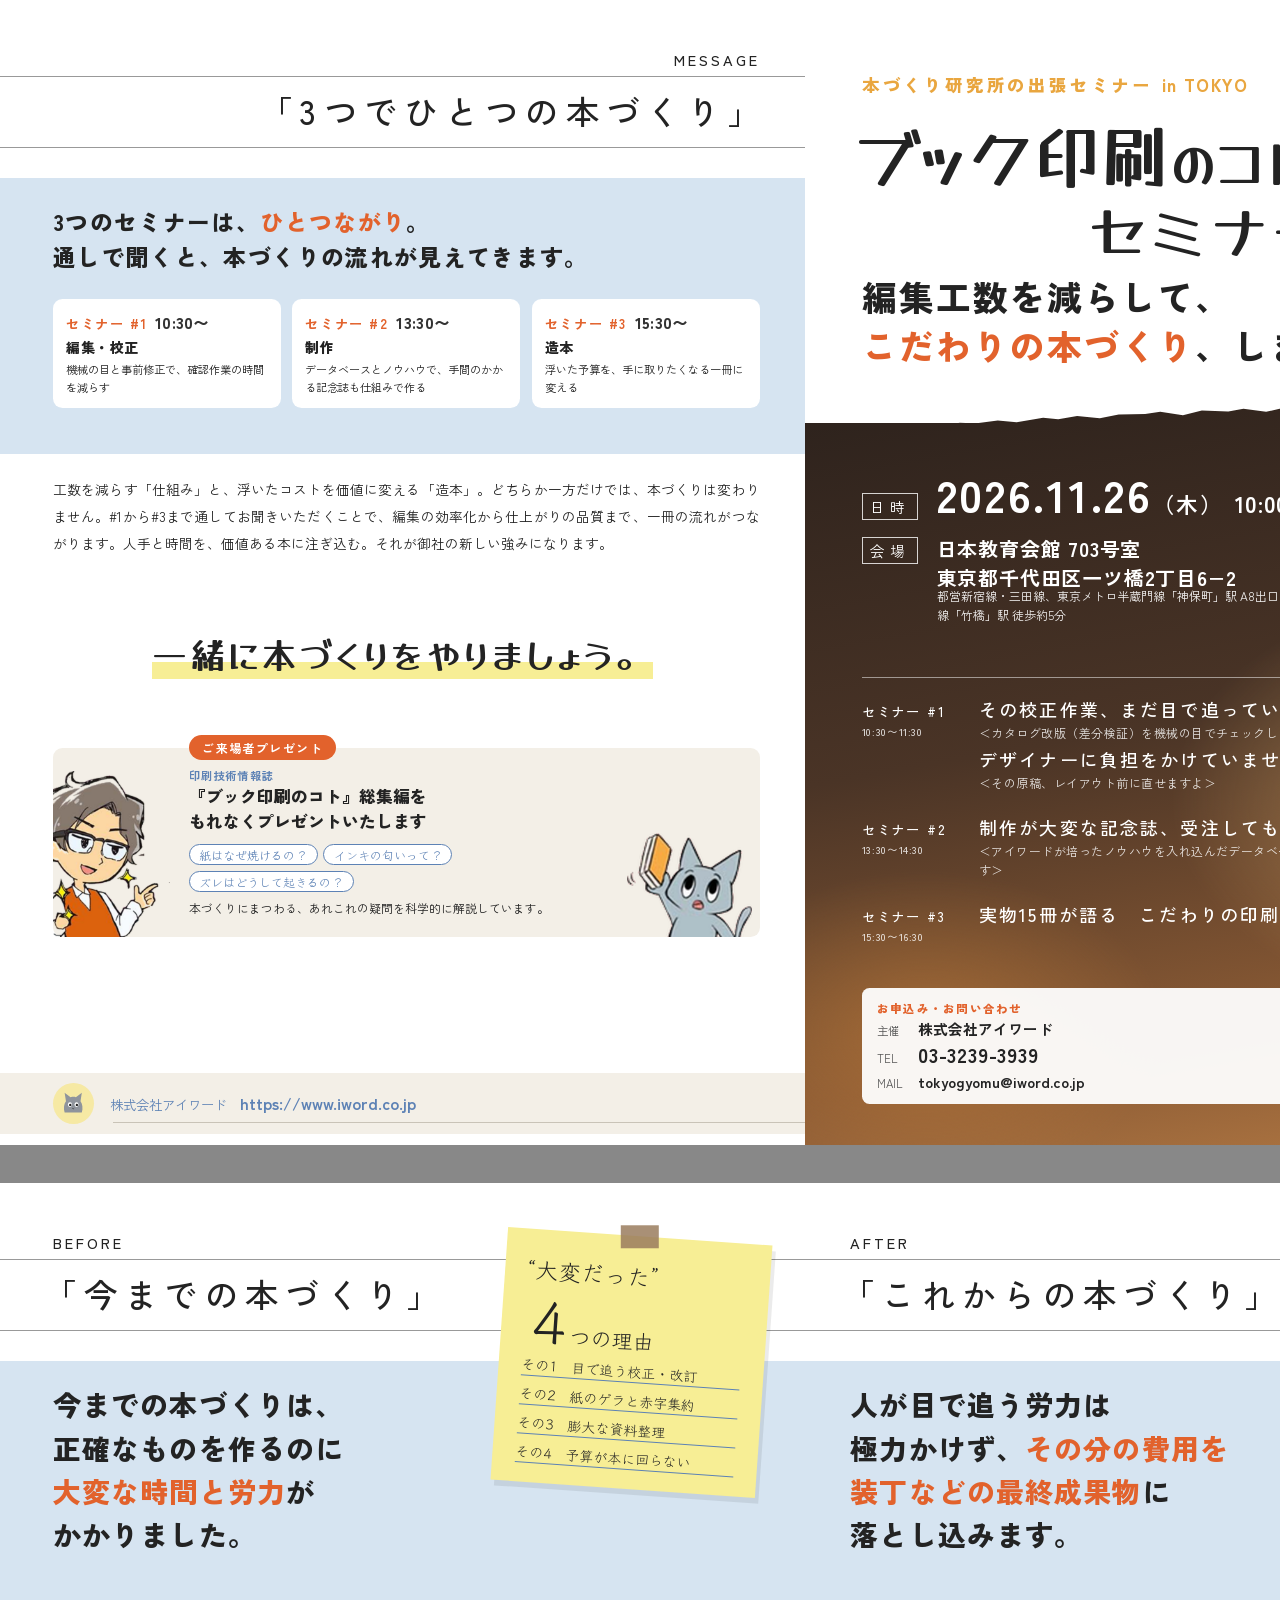
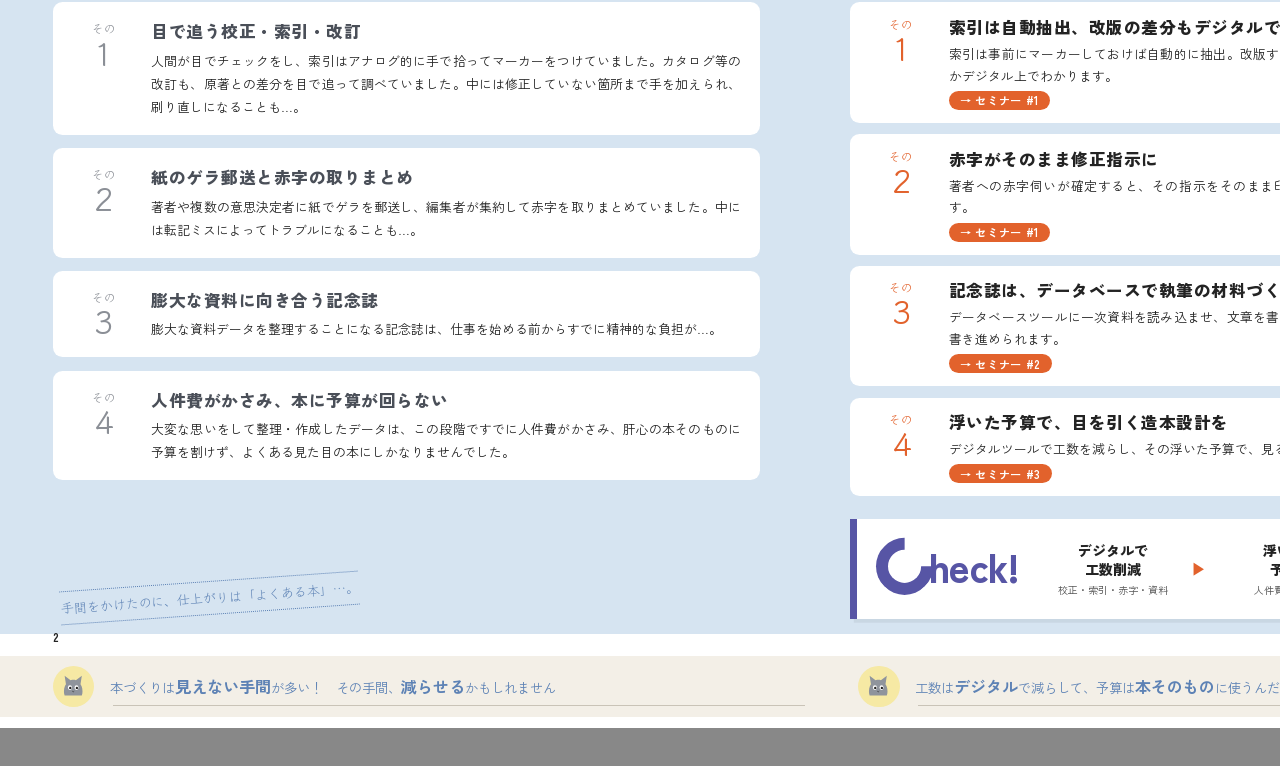
==== flyer/index.html @ c38d31be "赤字5回目を反映：会場アクセスと問い合わせ先を裏表紙から表紙へ移動（HTML・jsx） Co-Authored-By: Claude Opus 5.5 <noreply@anthropic.com> " ====
<!doctype html>
<html lang="ja">
<head>
<meta charset="utf-8">
<title>ブック印刷のコトセミナー チラシ</title>
<link rel="preconnect" href="https://fonts.googleapis.com">
<link rel="preconnect" href="https://fonts.gstatic.com" crossorigin>
<link href="https://fonts.googleapis.com/css2?family=Yusei+Magic&family=Klee+One:wght@600&family=Zen+Kaku+Gothic+New:wght@400;500;700;900&display=swap" rel="stylesheet">
<style>
/*
  仕様：A3二つ折り（仕上がりA4）
  1枚目＝外面（左：裏表紙 p4／右：表紙 p1）
  2枚目＝中面（左：Before p2／右：After p3）
  用紙サイズ 426×303mm ＝ A3（420×297）＋塗り足し各3mm
  デザイン：印刷技術情報誌『ブック印刷のコト』誌面に準拠
*/
:root{
  --ink:#232323;
  --blue:#d6e4f1;     /* 淡いブルーの面 */
  --blue-d:#5d82b5;   /* 手書き注釈の青 */
  --orange:#e2622c;   /* 見出しのオレンジ */
  --mustard:#e9a63f;  /* Vol.バッジ */
  --violet:#5755a5;   /* Check! */
  --yellow:#f7ee95;   /* 付箋 */
  --cream:#f3efe7;
  --gray:#8b8f96;
  --bleed:3mm;
}
@page{size:426mm 303mm;margin:0}
*{box-sizing:border-box;margin:0;padding:0}
html,body{background:#888}
body{font-family:"Zen Kaku Gothic New",sans-serif;color:var(--ink);-webkit-print-color-adjust:exact;print-color-adjust:exact}
.sheet{width:426mm;height:303mm;position:relative;overflow:hidden;background:#fff;display:flex;page-break-after:always;margin:0 auto 10mm}
@media print{.sheet{margin:0}}
.page{width:213mm;height:303mm;position:relative;overflow:hidden}

/* ===== 誌面共通パーツ ===== */
.file-head{position:absolute;top:calc(var(--bleed) + 10mm);left:0;right:0}
.file-head .no{display:block;text-align:right;font-size:11pt;letter-spacing:.2em;font-weight:500;padding:0 16mm 1.5mm 0;border-bottom:.3mm solid #999}
.page.left .file-head .no{padding-right:12mm}
.inner .file-head .no,.inner .file-head h2{text-align:left;padding-right:0}
.inner.left .file-head .no,.inner.left .file-head h2{padding-left:14mm}
.inner.right .file-head .no,.inner.right .file-head h2{padding-left:12mm}
.inner .file-head h2{margin-left:-2.5mm}
.file-head h2{font-weight:500;font-size:25pt;letter-spacing:.22em;text-align:right;padding:2.5mm 14mm 3mm 0;border-bottom:.3mm solid #999}
.page.left .file-head h2{padding-right:10mm}
.panel{position:absolute;left:0;right:0;background:var(--blue)}
.sticky{position:absolute;background:var(--yellow);padding:5mm 5mm 4mm;transform:rotate(4deg);box-shadow:1mm 1.5mm 0 rgba(0,0,0,.08);font-family:"Klee One",cursive;z-index:2}
.sticky::before{content:"";position:absolute;top:-3mm;left:50%;width:10mm;height:6mm;margin-left:-5mm;background:#9a7d5e;opacity:.85;transform:rotate(-4deg)}
.sticky .q{font-size:14pt}
.sticky .big{font-size:34pt;line-height:1;margin:1mm 0 0 2mm}
.sticky .big small{font-size:13pt;margin-left:1mm}
.sticky .li{font-size:8.6pt;white-space:nowrap;border-bottom:.3mm solid var(--blue-d);margin-top:1.2mm;padding-bottom:.3mm}
.anno{font-family:"Klee One",cursive;color:var(--blue-d);font-size:10pt;line-height:1.55}
.anno.dot{border-top:.5mm dotted var(--blue-d);border-bottom:.5mm dotted var(--blue-d);padding:1.5mm 0}
.footer-band{position:absolute;left:0;right:0;bottom:var(--bleed);height:16mm;background:var(--cream);display:flex;align-items:center;gap:4mm;padding-left:14mm}
.footer-band .face{width:11mm;height:11mm;border-radius:50%;background:#f6e9a4;display:flex;align-items:center;justify-content:center;flex:none}
.footer-band p{font-size:10pt;color:var(--blue-d);line-height:1.45}
.footer-band p b{font-size:12pt;font-weight:700}
.footer-band::after{content:"";position:absolute;left:30mm;right:0;bottom:3mm;border-bottom:.3mm solid #c9c3b7}
.page-no{position:absolute;bottom:calc(var(--bleed) + 19mm);font-size:9pt;font-weight:700}
.page.left .page-no{left:14mm}.page.right .page-no{right:16mm}
.cat{width:7mm;height:7mm}
.check .c{display:inline-flex;align-items:center;font-weight:900;font-size:30pt;color:var(--violet);letter-spacing:-.02em;line-height:1}
.check .c i{width:15mm;height:15mm;border-radius:50%;border:3.2mm solid var(--violet);border-right-color:transparent;display:inline-block;margin-right:-1mm;transform:rotate(-45deg)}
.ph{background:#fff3ef;outline:.3mm dashed var(--orange);padding:0 1mm;color:#9a3a14}

/* ===== 表紙 ===== */
.cover .top{position:absolute;left:0;right:0;top:0;height:112mm;background:#fff}
.cover .kicker{position:absolute;top:calc(var(--bleed) + 16mm);left:15mm;font-weight:900;font-size:13pt;letter-spacing:.22em;color:var(--mustard)}
.cover .kicker span{letter-spacing:.08em}
.cover h1{position:absolute;top:calc(var(--bleed) + 29mm);left:13mm;font-family:"Yusei Magic",sans-serif;font-weight:400;line-height:1}
.cover h1 .l1{font-size:50pt;letter-spacing:.02em;position:relative;white-space:nowrap}
.cover h1 .l1 .nokoto{font-size:40pt}
.cover h1 .l1 .cmyk{position:absolute;top:-2.5mm;right:-1mm;display:flex;gap:.6mm}
.cover h1 .l1 .cmyk span{width:2mm;height:2mm}
.cover h1 .l2{display:block;font-size:44pt;margin:3mm 0 0 62mm;letter-spacing:.08em}
.cover h1 .l2 em{font-style:normal;font-size:30pt;margin-right:1mm}
.cover .stamp{position:absolute;top:calc(var(--bleed) + 8mm);right:12mm;width:46mm;height:46mm;border-radius:50%;border:1.1mm solid var(--orange);box-shadow:inset 0 0 0 1.2mm #fff,inset 0 0 0 1.6mm var(--orange);color:var(--orange);display:flex;flex-direction:column;align-items:center;justify-content:center;gap:.6mm;font-weight:900;transform:rotate(-8deg);opacity:.92;z-index:3}
.cover .stamp span{font-size:15pt;letter-spacing:.08em;line-height:1.2}
.cover .stamp span:nth-child(2){border-top:.4mm solid var(--orange);border-bottom:.4mm solid var(--orange);padding:.6mm 2mm}
.cover .stamp span:last-child{font-size:11.5pt;letter-spacing:.04em}
.cover .photo{position:absolute;left:0;right:0;top:100mm;bottom:0;
  background:
    radial-gradient(120mm 80mm at 85% 55%, rgba(240,190,120,.55), transparent 70%),
    radial-gradient(90mm 60mm at 15% 85%, rgba(200,130,60,.5), transparent 70%),
    linear-gradient(170deg,#2b211c 0%,#4a3426 45%,#8a5a34 80%,#b47a44 100%);}
.cover .torn{position:absolute;left:0;top:96mm;width:213mm;height:16mm;z-index:1}
.cover .vol{position:absolute;top:101mm;left:13mm;width:30mm;height:28mm;z-index:2}
.cover .lab{position:absolute;top:calc(var(--bleed) + 109mm);left:47mm;color:#fff;font-family:"Klee One",cursive;font-size:12pt;letter-spacing:.1em;border-bottom:.3mm dashed rgba(255,255,255,.7);padding-bottom:1mm;z-index:2}
.cover .lab span{color:var(--mustard)}
.cover .vol span{position:absolute;inset:0;display:flex;align-items:center;justify-content:center;font-weight:900;color:#fff;font-size:13pt;letter-spacing:.04em}
.cover .sub{position:absolute;top:calc(var(--bleed) + 69mm);left:15mm;right:8mm;color:var(--ink);font-size:26pt;line-height:1.42;letter-spacing:.06em;font-weight:900;z-index:3}
.cover .sub em{font-style:normal;color:var(--orange)}
.cover .bubble{position:absolute;top:118mm;right:10mm;width:48mm;height:30mm;z-index:4}
.cover svg.bubble path{stroke:var(--ink);stroke-width:.4px;fill:#fff}
svg.bubble{transform:scaleX(-1)}
.cover .nyao{position:absolute;top:147mm;right:12mm;width:26mm;z-index:3}
.cover .bubble span{position:absolute;inset:0 0 5mm;display:flex;align-items:center;justify-content:center;text-align:center;font-family:"Klee One",cursive;color:var(--ink);font-size:10.5pt;line-height:1.7;letter-spacing:.12em}
.cover .when{position:absolute;left:15mm;right:16mm;top:122mm;color:#fff;display:grid;grid-template-columns:auto 1fr;column-gap:5mm;row-gap:2mm;align-items:baseline}
.cover .when dt{font-size:11pt;letter-spacing:.3em;border:.3mm solid rgba(255,255,255,.8);padding:.5mm 2mm}
.cover .when dd{font-size:15pt;letter-spacing:.04em;line-height:1.45;font-weight:700}
.cover .when .time{font-size:17pt;margin-left:3mm}
.cover .when .date{font-size:34pt;font-weight:700;letter-spacing:.06em}
.cover .when .date small{font-size:16pt}
.cover .files{position:absolute;left:15mm;right:16mm;top:179mm;color:#fff;display:flex;flex-direction:column;gap:5mm;border-top:.3mm solid rgba(255,255,255,.5);padding-top:5mm}
.cover .files li{list-style:none;display:grid;grid-template-columns:31mm 1fr;align-items:baseline}
.cover .files .n{font-size:10pt;letter-spacing:.14em;font-weight:500}
.cover .files .n small{display:block;font-size:8pt;opacity:.8;letter-spacing:.06em;margin-top:.6mm}
.cover .files .t{font-size:13.5pt;letter-spacing:.12em;line-height:1.55;font-weight:500}
.cover .files .t small{display:block;font-size:9pt;margin-bottom:.8mm;letter-spacing:.04em;opacity:.85;font-weight:400}
.cover .files .t small::before{content:"＜"}.cover .files .t small::after{content:"＞"}
.cover .access{position:absolute;top:155mm;left:35mm;right:44mm;color:#fff;font-size:9pt;line-height:1.6;opacity:.92}
.cover .contact{position:absolute;left:15mm;right:52mm;bottom:calc(var(--bleed) + 8mm);background:rgba(255,255,255,.94);color:var(--ink);border-radius:2mm;padding:3mm 4mm;display:grid;grid-template-columns:auto 1fr;column-gap:4mm;row-gap:.5mm;align-items:baseline}
.cover .contact h4{grid-column:1/-1;font-size:8.5pt;letter-spacing:.2em;color:var(--orange);font-weight:900}
.cover .contact dt{font-size:8.5pt;color:#555}
.cover .contact dd{font-size:11pt;font-weight:700}
.cover .contact dd.tel{font-size:15pt;letter-spacing:.04em}
.cover .co{position:absolute;right:16mm;bottom:calc(var(--bleed) + 9mm);color:#fff;text-align:right;font-size:8pt;font-weight:700;line-height:1.5}
.cover .co b{font-size:13pt;letter-spacing:.3em}
.cover .gift-tag{position:absolute;left:15mm;bottom:calc(var(--bleed) + 9mm);color:#fff;font-size:8.5pt;border-bottom:.3mm dashed rgba(255,255,255,.7);padding-bottom:.8mm}
.cover .photo-note{position:absolute;right:16mm;top:106mm;font-size:7pt;color:rgba(255,255,255,.75);border:.3mm dashed rgba(255,255,255,.6);padding:.6mm 1.5mm}

/* ===== 中面 ===== */
.inner .panel{top:calc(var(--bleed) + 44mm);bottom:calc(var(--bleed) + 22mm)}
.inner .lead{position:absolute;top:calc(var(--bleed) + 50mm);font-weight:900;font-size:21pt;line-height:1.55;letter-spacing:.04em}
.inner .lead em{font-style:normal;color:var(--orange)}
.page.left .lead{left:14mm;right:80mm}.page.right .lead{left:12mm;right:80mm}
.inner .sticky{top:calc(var(--bleed) + 11mm);right:11mm;width:70mm;padding:6mm 6mm 5mm}
.inner .sticky .q{font-size:17pt}.inner .sticky .big{font-size:44pt}.inner .sticky .big small{font-size:16pt}.inner .sticky .li{font-size:10.5pt;margin-top:1.8mm}
.cards{position:absolute;top:calc(var(--bleed) + 108mm);display:flex;flex-direction:column;gap:3.5mm}
.page.left .cards{left:14mm;right:12mm}.page.right .cards{left:12mm;right:16mm}
.card{background:#fff;border-radius:2.5mm;padding:4.5mm 5mm;display:grid;grid-template-columns:17mm 1fr;gap:4mm;align-items:start}
.card .num{font-family:"Klee One",cursive;text-align:center;line-height:1.1;padding-top:.5mm}
.card .num small{display:block;font-size:9pt}
.card .num b{font-size:24pt;font-weight:600}
.card h3{font-size:12.5pt;font-weight:900;line-height:1.45;letter-spacing:.03em}
.card p{font-size:9.6pt;line-height:1.8;margin-top:1.4mm;text-align:justify}
.card .tag{display:inline-block;margin-top:1.8mm;font-size:8.5pt;font-weight:700;color:#fff;background:var(--orange);border-radius:4mm;padding:.4mm 3mm;letter-spacing:.06em}
.before .card .num{color:var(--gray)}
.after .cards{gap:3mm}.after .card{padding:3.3mm 5mm}.after .card p{margin-top:1mm;line-height:1.7}.after .card .tag{margin-top:1.2mm}
.after .card .num{color:var(--orange)}
.before .card h3{color:#4a4f58}
.before .anno{position:absolute;left:16mm;bottom:calc(var(--bleed) + 27mm);transform:rotate(-4deg)}
.after .checkbox{position:absolute;left:12mm;right:16mm;bottom:calc(var(--bleed) + 26mm);background:#fff;border-left:2mm solid var(--violet);padding:4mm 5mm;display:grid;grid-template-columns:auto 1fr;gap:5mm;align-items:center;box-shadow:1mm 1mm 0 rgba(0,0,0,.06)}
.flow{display:grid;grid-template-columns:1fr 6mm 1fr 6mm 1fr;align-items:center;text-align:center}
.flow div{font-weight:900;font-size:10.5pt;line-height:1.4}
.flow div small{display:block;font-weight:400;font-size:7.5pt;color:#555;margin-top:.8mm}
.flow i{font-style:normal;color:var(--orange);font-size:12pt}
.flow .goal{color:var(--orange);border:.4mm solid var(--orange);border-radius:2mm;padding:1.5mm .5mm}

/* ===== 裏表紙 ===== */
.back .panel{top:calc(var(--bleed) + 44mm);height:73mm}
.back .lead-h{position:absolute;top:calc(var(--bleed) + 51mm);left:14mm;right:12mm;font-weight:900;font-size:17pt;line-height:1.55;letter-spacing:.06em}
.back .lead-h em{font-style:normal;color:var(--orange)}
.steps{position:absolute;top:calc(var(--bleed) + 76mm);left:14mm;right:12mm;display:grid;grid-template-columns:1fr 1fr 1fr;gap:3mm}
.steps div{background:#fff;border-radius:2.5mm;padding:3mm 3.5mm}
.steps b{font-size:10pt;letter-spacing:.12em;color:var(--orange);display:block}
.steps b span{font-size:12pt;color:#333;margin-left:2mm;letter-spacing:.02em;font-weight:900}
.steps h4{font-size:10.5pt;font-weight:900;margin-top:.8mm;letter-spacing:.04em}
.steps p{font-size:8.4pt;line-height:1.6;margin-top:1mm}
.back .msg{position:absolute;top:calc(var(--bleed) + 123mm);left:14mm;right:12mm;font-size:10.3pt;line-height:1.95;text-align:justify}
.back .closing{position:absolute;top:calc(var(--bleed) + 163mm);left:0;right:0;text-align:center;font-family:"Yusei Magic",sans-serif;font-size:27pt;letter-spacing:.06em}
.back .closing .ul{background:linear-gradient(transparent 68%, var(--yellow) 68%)}
.back .gift{position:absolute;top:calc(var(--bleed) + 195mm);left:14mm;right:12mm;background:var(--cream);border-radius:2.5mm;padding:5mm 5mm 5mm 0;display:grid;grid-template-columns:33mm 1fr 30mm;gap:3mm;min-height:50mm}
.back .gift .man{position:absolute;left:0;bottom:0;width:31mm}
.back .gift .catb{position:absolute;right:2mm;bottom:0;width:33mm}
.back .gift .badge{position:absolute;top:-3.5mm;left:36mm;background:var(--orange);color:#fff;font-weight:700;font-size:9pt;padding:1mm 3.5mm;border-radius:4mm;letter-spacing:.12em}
.mini{width:28mm;height:39mm;background:#fff;box-shadow:1mm 1.2mm 0 rgba(0,0,0,.15);position:relative;overflow:hidden}
.mini .t{position:absolute;top:2.5mm;left:2mm;right:2mm;font-family:"Yusei Magic";font-size:8.6pt;line-height:1}
.mini .t small{display:block;font-family:"Zen Kaku Gothic New";font-size:3.6pt;color:var(--mustard);font-weight:900;letter-spacing:.2em;margin-bottom:1mm}
.mini .b{position:absolute;left:0;right:0;top:12mm;bottom:0;background:linear-gradient(170deg,#2b211c,#8a5a34 70%,#b47a44)}
.mini .b span{position:absolute;bottom:2.5mm;left:2mm;color:#fff;font-size:5pt;font-weight:700;letter-spacing:.15em}
.back .gift h3{font-size:12.5pt;font-weight:900;line-height:1.5}
.back .gift h3 small{display:block;font-size:8.5pt;color:var(--blue-d);font-weight:700;letter-spacing:.1em}
.back .gift .qs{display:flex;flex-wrap:wrap;gap:1.5mm;margin-top:2.5mm}
.back .gift .qs span{font-family:"Klee One",cursive;font-size:9pt;background:#fff;border:.3mm solid var(--blue-d);color:var(--blue-d);border-radius:4mm;padding:.3mm 2.5mm}
.back .gift p{font-size:8.8pt;line-height:1.6;margin-top:2mm}
.back .info{position:absolute;left:14mm;right:12mm;bottom:calc(var(--bleed) + 25mm);display:grid;grid-template-columns:1.25fr 1fr;gap:6mm;font-size:8.6pt;line-height:1.6;border-top:.3mm solid #999;padding-top:3.5mm}
.back .info h4{font-size:8.5pt;letter-spacing:.25em;color:var(--orange);margin-bottom:.8mm}
.back .info strong{font-size:10.5pt}
</style>
</head>
<body>

<svg width="0" height="0" style="position:absolute">
  <defs>
    <!-- 汎用ねこアイコン（誌面キャラクターの差し替え位置） -->
    <symbol id="cat" viewBox="0 0 40 40">
      <path d="M7 34c-2-6-1-13 2-17L7 4l9 7c3-1 6-1 8 0l9-7-2 13c3 4 4 11 2 17z" fill="#8f949c"/>
      <ellipse cx="15" cy="22" rx="3" ry="3.6" fill="#fff"/><ellipse cx="25" cy="22" rx="3" ry="3.6" fill="#fff"/>
      <circle cx="15.5" cy="22.5" r="1.8" fill="#222"/><circle cx="25.5" cy="22.5" r="1.8" fill="#222"/>
      <path d="M18.5 27.5l1.5 1 1.5-1" stroke="#222" stroke-width=".9" fill="none"/>
    </symbol>
  </defs>
</svg>

<!-- ============ 1枚目：外面（左＝裏表紙 / 右＝表紙） ============ -->
<section class="sheet">

  <!-- 裏表紙 p4 -->
  <div class="page left back">
    <div class="file-head"><span class="no">MESSAGE</span><h2>「3つでひとつの本づくり」</h2></div>
    <div class="panel"></div>
    <p class="lead-h">3つのセミナーは、<em>ひとつながり</em>。<br>通しで聞くと、本づくりの流れが見えてきます。</p>
    <div class="steps">
      <div><b>セミナー #1<span>10:30〜</span></b><h4>編集・校正</h4><p>機械の目と事前修正で、確認作業の時間を減らす</p></div>
      <div><b>セミナー #2<span>13:30〜</span></b><h4>制作</h4><p>データベースとノウハウで、手間のかかる記念誌も仕組みで作る</p></div>
      <div><b>セミナー #3<span>15:30〜</span></b><h4>造本</h4><p>浮いた予算を、手に取りたくなる一冊に変える</p></div>
    </div>
    <p class="msg">工数を減らす「仕組み」と、浮いたコストを価値に変える「造本」。どちらか一方だけでは、本づくりは変わりません。#1から#3まで通してお聞きいただくことで、編集の効率化から仕上がりの品質まで、一冊の流れがつながります。人手と時間を、価値ある本に注ぎ込む。それが御社の新しい強みになります。</p>
    <p class="closing"><span class="ul">一緒に本づくりをやりましょう。</span></p>

    <div class="gift">
      <span class="badge">ご来場者プレゼント</span>
      <img class="man" src="assets/man.png" alt="室長（キャラクター）">
      <img class="catb" src="assets/cat_book.png" alt="本を持つにゃお（キャラクター）">
      <div style="grid-column:2">
        <h3><small>印刷技術情報誌</small>『ブック印刷のコト』総集編を<br>もれなくプレゼントいたします</h3>
        <div class="qs"><span>紙はなぜ焼けるの？</span><span>インキの匂いって？</span><span>ズレはどうして起きるの？</span></div>
        <p>本づくりにまつわる、あれこれの疑問を科学的に解説しています。</p>
      </div>
    </div>

    <div class="footer-band"><span class="face"><svg class="cat"><use href="#cat"/></svg></span>
      <p>株式会社アイワード　<b>https://www.iword.co.jp</b></p></div>
  </div>

  <!-- 表紙 p1 -->
  <div class="page right cover">
    <div class="top"></div>
    <div class="photo"></div>
    <svg class="torn" viewBox="0 0 213 16" preserveAspectRatio="none"><path d="M0 0H213V7l-4 1.2-5-.6-6 1.4-4-.8-7 1.1-5-.4-6 1.3-5-.9-6 1-4-.3-7 1.4-5-.7-6 .9-4-.5-7 1.3-5-.6-5 1.1-6-.8-4 .7-7-.2-5 1.2-6-.9-4 .6-7 .1-5 1-6-.6-5 .9-4-.4-7 1.2-5-.5-6 .8-4-.2-6 1-5-.7-6 .9-5-.3-4 .8-7-.4-5 1-6-.6-4 .8H0z" fill="#fff"/></svg>

    <span class="kicker">本づくり研究所の出張セミナー <span>in TOKYO</span></span>
    <h1><span class="l1">ブック印刷<span class="nokoto">のコト</span><span class="cmyk"><span style="background:#00a0e9"></span><span style="background:#e4007f"></span><span style="background:#fff100"></span></span></span><span class="l2">セミナー</span></h1>
    <div class="stamp"><span>入場無料</span><span>予約不要</span><span>飛び入り歓迎</span></div>


    <p class="sub">編集工数を減らして、<br><em>こだわりの本づくり</em>、しませんか？</p>

    <svg class="bubble" viewBox="0 0 46 28"><path d="M23 1.5C34 1.5 44 6 44 13s-9 11-19 11.5c-2 0-3.5 0-5-.3L17 27l.6-3.2C8 22.5 2 18.5 2 13 2 6 12 1.5 23 1.5z" fill="none" stroke="#fff" stroke-width=".45"/></svg>
    <div class="bubble"><span>なんだか、<br>ぜんぶ聞きたいニャ</span></div>
    <img class="nyao" src="assets/cat_nyao.png" alt="にゃお（キャラクター）">

    <dl class="when">
      <dt>日時</dt><dd><span class="date">2026.11.26<small>（木）</small></span><span class="time">10:00〜18:00</span></dd>
      <dt>会場</dt><dd>日本教育会館 703号室<br>東京都千代田区一ツ橋2丁目6−2</dd>
    </dl>

    <p class="access">都営新宿線・三田線、東京メトロ半蔵門線「神保町」駅 A8出口 徒歩約3分／東京メトロ東西線「竹橋」駅 徒歩約5分</p>

    <ul class="files">
      <li><span class="n">セミナー #1<small>10:30〜11:30</small></span>
        <span class="t">その校正作業、まだ目で追っていませんか？<small>カタログ改版（差分検証）を機械の目でチェックします</small>デザイナーに負担をかけていませんか？<small>その原稿、レイアウト前に直せますよ</small></span></li>
      <li><span class="n">セミナー #2<small>13:30〜14:30</small></span>
        <span class="t">制作が大変な記念誌、受注しても大丈夫ですよ！<small>アイワードが培ったノウハウを入れ込んだデータベースを駆使して、システマチックに作成できます</small></span></li>
      <li><span class="n">セミナー #3<small>15:30〜16:30</small></span>
        <span class="t">実物15冊が語る　こだわりの印刷と造本設計のすべて</span></li>
    </ul>
    <dl class="contact"><h4>お申込み・お問い合わせ</h4><dt>主催</dt><dd>株式会社アイワード</dd><dt>TEL</dt><dd class="tel">03-3239-3939</dd><dt>MAIL</dt><dd>tokyogyomu@iword.co.jp</dd></dl>
    <div class="co">株式会社<br><b>アイワード</b></div>
    <span class="photo-note">写真差し替え推奨（本・紙の写真）</span>
  </div>
</section>

<!-- ============ 2枚目：中面（左＝Before / 右＝After） ============ -->
<section class="sheet">

  <!-- 中面1 Before p2 -->
  <div class="page left inner before">
    <div class="file-head"><span class="no">BEFORE</span><h2>「今までの本づくり」</h2></div>
    <div class="panel"></div>
    <p class="lead">今までの本づくりは、<br>正確なものを作るのに<br><em>大変な時間と労力</em>が<br>かかりました。</p>
    <div class="sticky"><div class="q">“大変だった”</div><div class="big">4<small>つの理由</small></div>
      <div class="li">その1　目で追う校正・改訂</div><div class="li">その2　紙のゲラと赤字集約</div><div class="li">その3　膨大な資料整理</div><div class="li">その4　予算が本に回らない</div></div>
    <div class="cards">
      <div class="card"><div class="num"><small>その</small><b>1</b></div><div>
        <h3>目で追う校正・索引・改訂</h3>
        <p>人間が目でチェックをし、索引はアナログ的に手で拾ってマーカーをつけていました。カタログ等の改訂も、原著との差分を目で追って調べていました。中には修正していない箇所まで手を加えられ、刷り直しになることも…。</p></div></div>
      <div class="card"><div class="num"><small>その</small><b>2</b></div><div>
        <h3>紙のゲラ郵送と赤字の取りまとめ</h3>
        <p>著者や複数の意思決定者に紙でゲラを郵送し、編集者が集約して赤字を取りまとめていました。中には転記ミスによってトラブルになることも…。</p></div></div>
      <div class="card"><div class="num"><small>その</small><b>3</b></div><div>
        <h3>膨大な資料に向き合う記念誌</h3>
        <p>膨大な資料データを整理することになる記念誌は、仕事を始める前からすでに精神的な負担が…。</p></div></div>
      <div class="card"><div class="num"><small>その</small><b>4</b></div><div>
        <h3>人件費がかさみ、本に予算が回らない</h3>
        <p>大変な思いをして整理・作成したデータは、この段階ですでに人件費がかさみ、肝心の本そのものに予算を割けず、よくある見た目の本にしかなりませんでした。</p></div></div>
    </div>
    <p class="anno dot">手間をかけたのに、仕上がりは「よくある本」…。</p>
    <span class="page-no">2</span>
    <div class="footer-band"><span class="face"><svg class="cat"><use href="#cat"/></svg></span>
      <p>本づくりは<b>見えない手間</b>が多い！　その手間、<b>減らせる</b>かもしれません</p></div>
  </div>

  <!-- 中面2 After p3 -->
  <div class="page right inner after">
    <div class="file-head"><span class="no">AFTER</span><h2>「これからの本づくり」</h2></div>
    <div class="panel"></div>
    <p class="lead">人が目で追う労力は<br>極力かけず、<em>その分の費用を<br>装丁などの最終成果物</em>に<br>落とし込みます。</p>
    <div class="sticky"><div class="q">“ラクして良い本”</div><div class="big">4<small>つの工夫</small></div>
      <div class="li">その1　索引・差分をデジタルで</div><div class="li">その2　赤字＝修正指示に</div><div class="li">その3　資料はデータベースに</div><div class="li">その4　浮いた予算は造本へ</div></div>
    <div class="cards">
      <div class="card"><div class="num"><small>その</small><b>1</b></div><div>
        <h3>索引は自動抽出、改版の差分もデジタルで</h3>
        <p>索引は事前にマーカーしておけば自動的に抽出。改版するカタログも、どの部分が変わっているのかデジタル上でわかります。</p>
        <span class="tag">→ セミナー #1</span></div></div>
      <div class="card"><div class="num"><small>その</small><b>2</b></div><div>
        <h3>赤字がそのまま修正指示に</h3>
        <p>著者への赤字伺いが確定すると、その指示をそのまま印刷会社への修正指示にすることもできます。</p>
        <span class="tag">→ セミナー #1</span></div></div>
      <div class="card"><div class="num"><small>その</small><b>3</b></div><div>
        <h3>記念誌は、データベースで執筆の材料づくり</h3>
        <p>データベースツールに一次資料を読み込ませ、文章を書く人に「執筆の材料」を提供。スムーズに書き進められます。</p>
        <span class="tag">→ セミナー #2</span></div></div>
      <div class="card"><div class="num"><small>その</small><b>4</b></div><div>
        <h3>浮いた予算で、目を引く造本設計を</h3>
        <p>デジタルツールで工数を減らし、その浮いた予算で、見る人の目を引く造本設計にしませんか？</p>
        <span class="tag">→ セミナー #3</span></div></div>
    </div>
    <div class="checkbox">
      <div class="check"><span class="c"><i></i>heck!</span></div>
      <div class="flow">
        <div>デジタルで<br>工数削減<small>校正・索引・赤字・資料</small></div><i>▶</i>
        <div>浮いた<br>予算<small>人件費を圧縮</small></div><i>▶</i>
        <div class="goal">こだわりの<br>一冊へ<small>装丁・印刷・造本設計</small></div>
      </div>
    </div>
    <span class="page-no">3</span>
    <div class="footer-band"><span class="face"><svg class="cat"><use href="#cat"/></svg></span>
      <p>工数は<b>デジタル</b>で減らして、予算は<b>本そのもの</b>に使うんだニャ</p></div>
  </div>
</section>

</body>
</html>
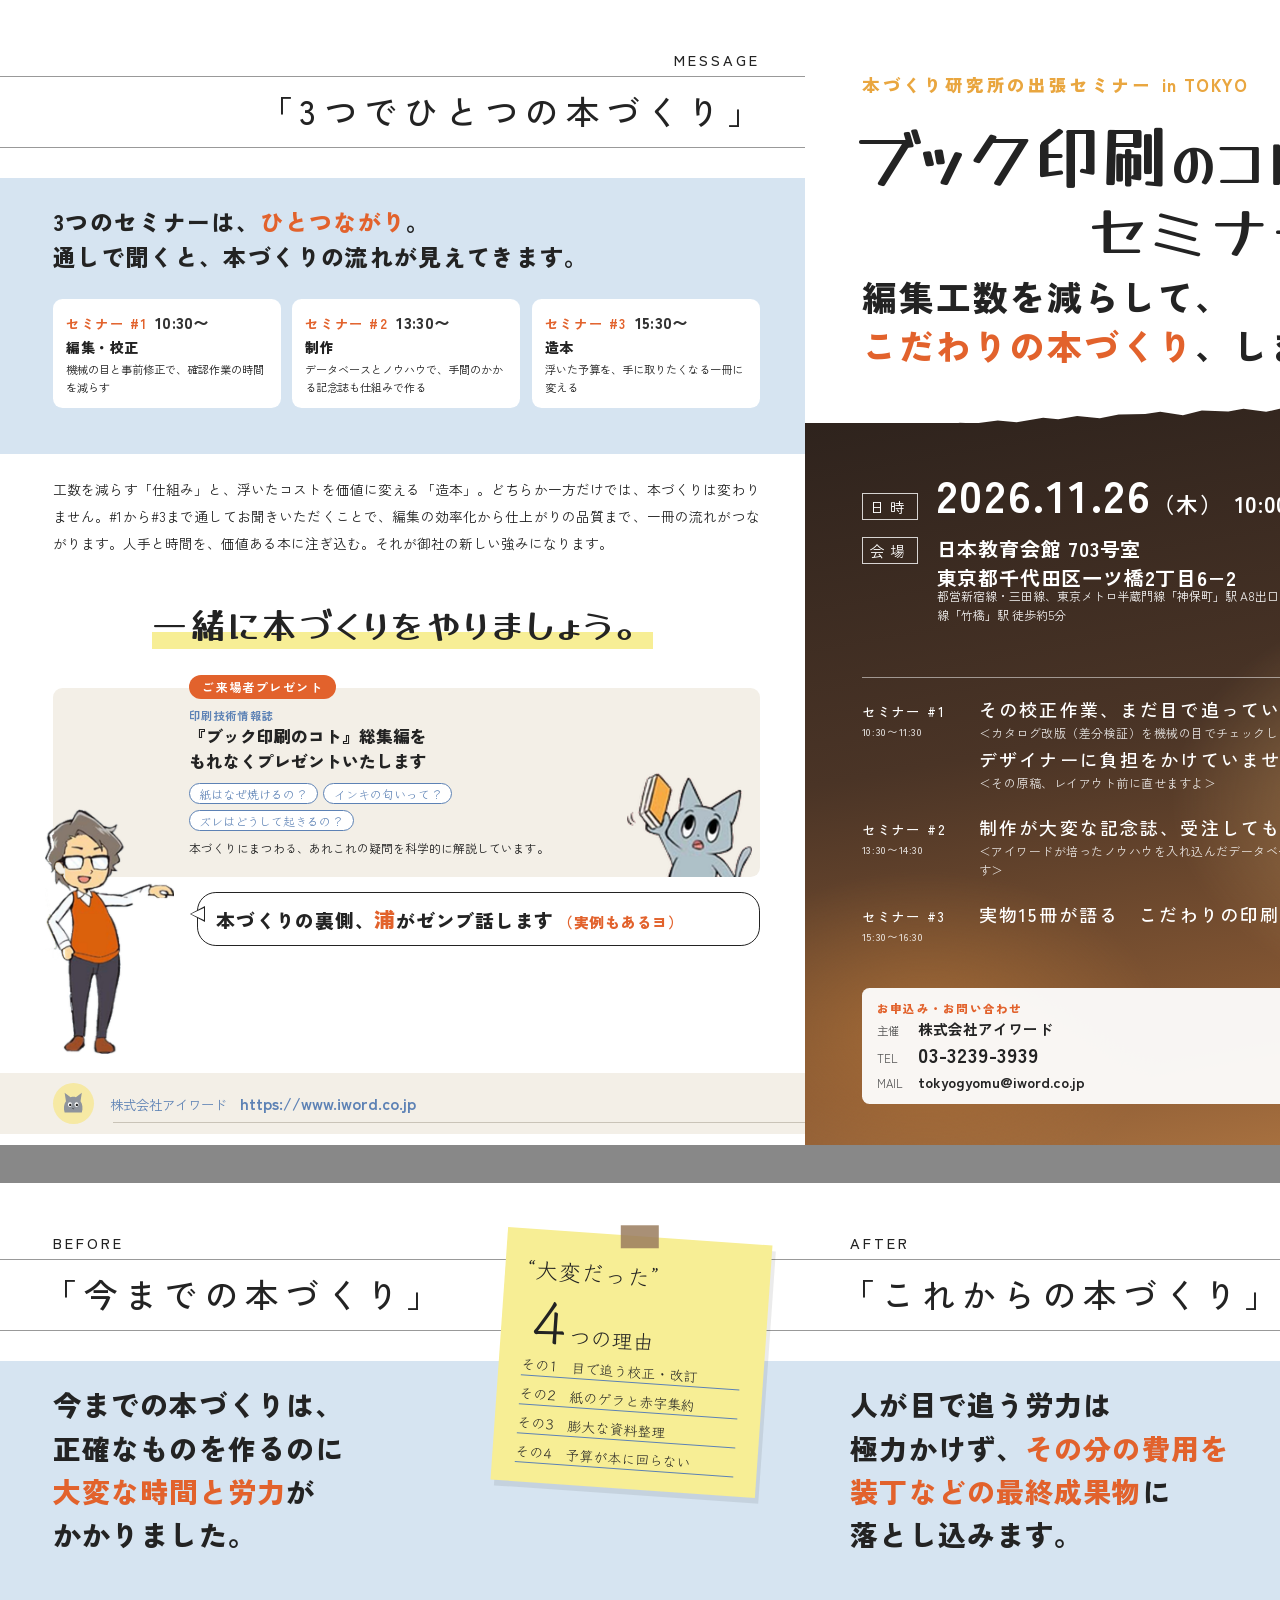
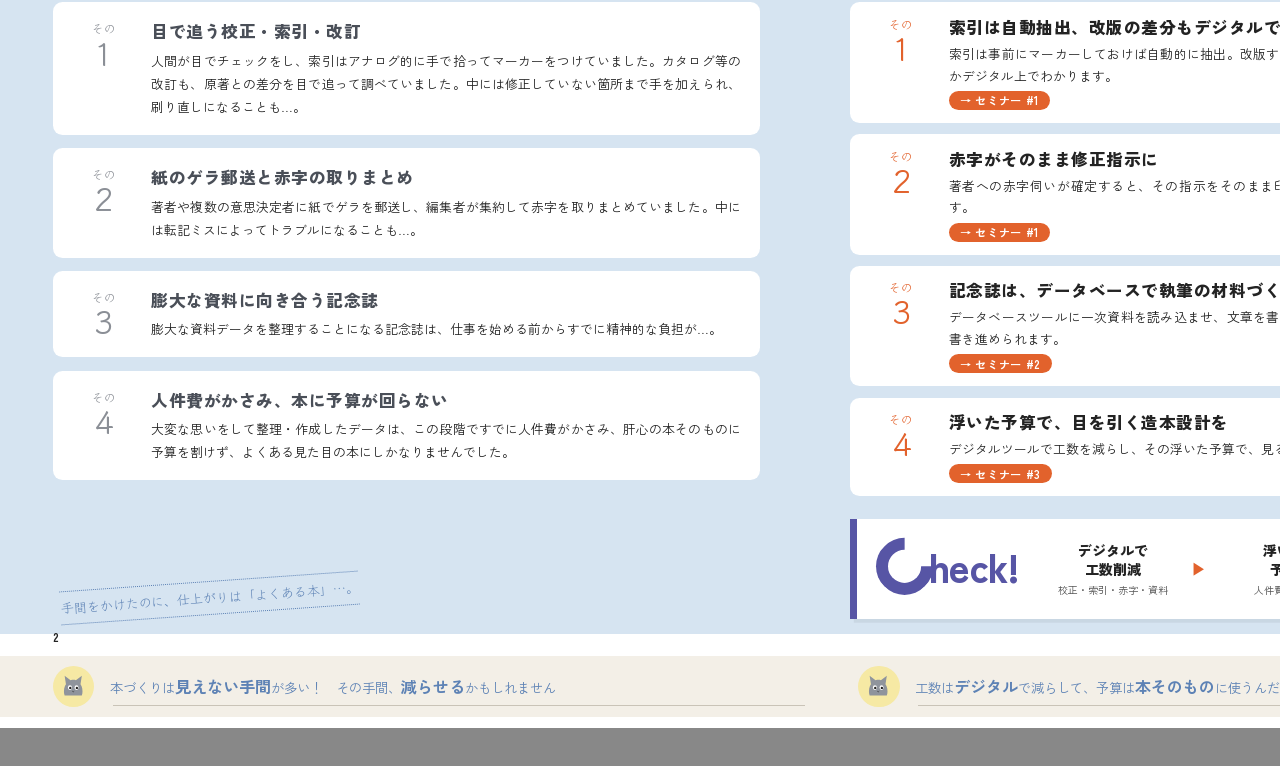
==== commit bc56a9d8: "裏表紙に浦（全身・反転・紙なし）と吹き出しを追加（HTML・jsx） Co-Authored-By: Claude Opus 5.5 <noreply@anthropic.com> Claude-Se" ====
--- a/flyer/index.html
+++ b/flyer/index.html
@@ -160,10 +160,15 @@
 .steps h4{font-size:10.5pt;font-weight:900;margin-top:.8mm;letter-spacing:.04em}
 .steps p{font-size:8.4pt;line-height:1.6;margin-top:1mm}
 .back .msg{position:absolute;top:calc(var(--bleed) + 123mm);left:14mm;right:12mm;font-size:10.3pt;line-height:1.95;text-align:justify}
-.back .closing{position:absolute;top:calc(var(--bleed) + 163mm);left:0;right:0;text-align:center;font-family:"Yusei Magic",sans-serif;font-size:27pt;letter-spacing:.06em}
+.back .closing{position:absolute;top:calc(var(--bleed) + 155mm);left:0;right:0;text-align:center;font-family:"Yusei Magic",sans-serif;font-size:27pt;letter-spacing:.06em}
 .back .closing .ul{background:linear-gradient(transparent 68%, var(--yellow) 68%)}
-.back .gift{position:absolute;top:calc(var(--bleed) + 195mm);left:14mm;right:12mm;background:var(--cream);border-radius:2.5mm;padding:5mm 5mm 5mm 0;display:grid;grid-template-columns:33mm 1fr 30mm;gap:3mm;min-height:50mm}
-.back .gift .man{position:absolute;left:0;bottom:0;width:31mm}
+.back .gift{position:absolute;top:calc(var(--bleed) + 179mm);left:14mm;right:12mm;background:var(--cream);border-radius:2.5mm;padding:5mm 5mm 5mm 0;display:grid;grid-template-columns:33mm 1fr 30mm;gap:3mm;min-height:50mm}
+.back .ura{position:absolute;left:12mm;top:214mm;width:34mm;z-index:2}
+.back .ura-say{position:absolute;left:52mm;right:12mm;top:236mm;background:#fff;border:.4mm solid var(--ink);border-radius:5mm;padding:3mm 5mm;font-weight:900;font-size:14pt;letter-spacing:.04em;line-height:1.4;z-index:2}
+.back .ura-say::before{content:"";position:absolute;left:-4.2mm;top:3.5mm;border:2.2mm solid transparent;border-right:4mm solid var(--ink)}
+.back .ura-say::after{content:"";position:absolute;left:-3.4mm;top:3.9mm;border:1.8mm solid transparent;border-right:3.5mm solid #fff}
+.back .ura-say em{font-style:normal;color:var(--orange);font-size:16pt}
+.back .ura-say small{font-size:11pt;color:var(--orange);margin-left:1mm}
 .back .gift .catb{position:absolute;right:2mm;bottom:0;width:33mm}
 .back .gift .badge{position:absolute;top:-3.5mm;left:36mm;background:var(--orange);color:#fff;font-weight:700;font-size:9pt;padding:1mm 3.5mm;border-radius:4mm;letter-spacing:.12em}
 .mini{width:28mm;height:39mm;background:#fff;box-shadow:1mm 1.2mm 0 rgba(0,0,0,.15);position:relative;overflow:hidden}
@@ -213,7 +218,6 @@
 
     <div class="gift">
       <span class="badge">ご来場者プレゼント</span>
-      <img class="man" src="assets/man.png" alt="室長（キャラクター）">
       <img class="catb" src="assets/cat_book.png" alt="本を持つにゃお（キャラクター）">
       <div style="grid-column:2">
         <h3><small>印刷技術情報誌</small>『ブック印刷のコト』総集編を<br>もれなくプレゼントいたします</h3>
@@ -222,6 +226,8 @@
       </div>
     </div>
 
+    <img class="ura" src="assets/ura.png" alt="浦（キャラクター）">
+    <p class="ura-say">本づくりの裏側、<em>浦</em>がゼンブ話します<small>（実例もあるヨ）</small></p>
     <div class="footer-band"><span class="face"><svg class="cat"><use href="#cat"/></svg></span>
       <p>株式会社アイワード　<b>https://www.iword.co.jp</b></p></div>
   </div>
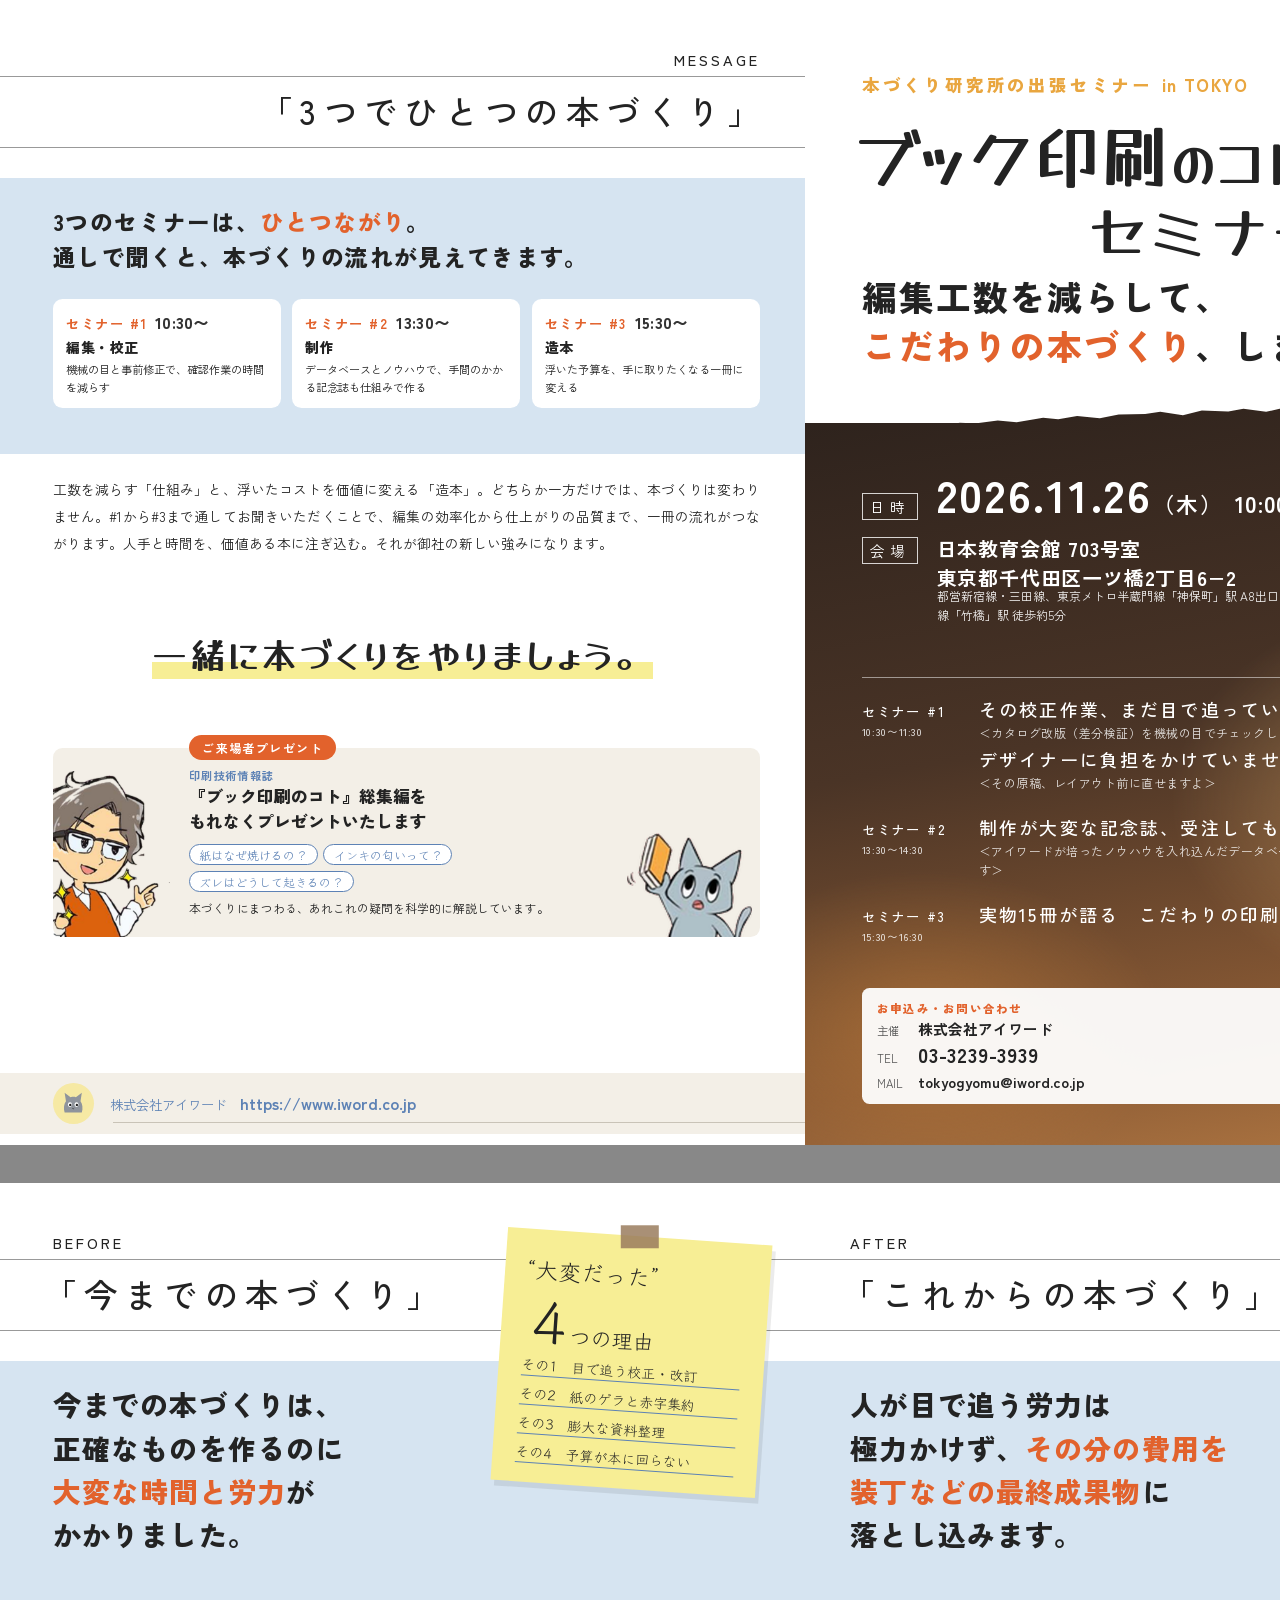
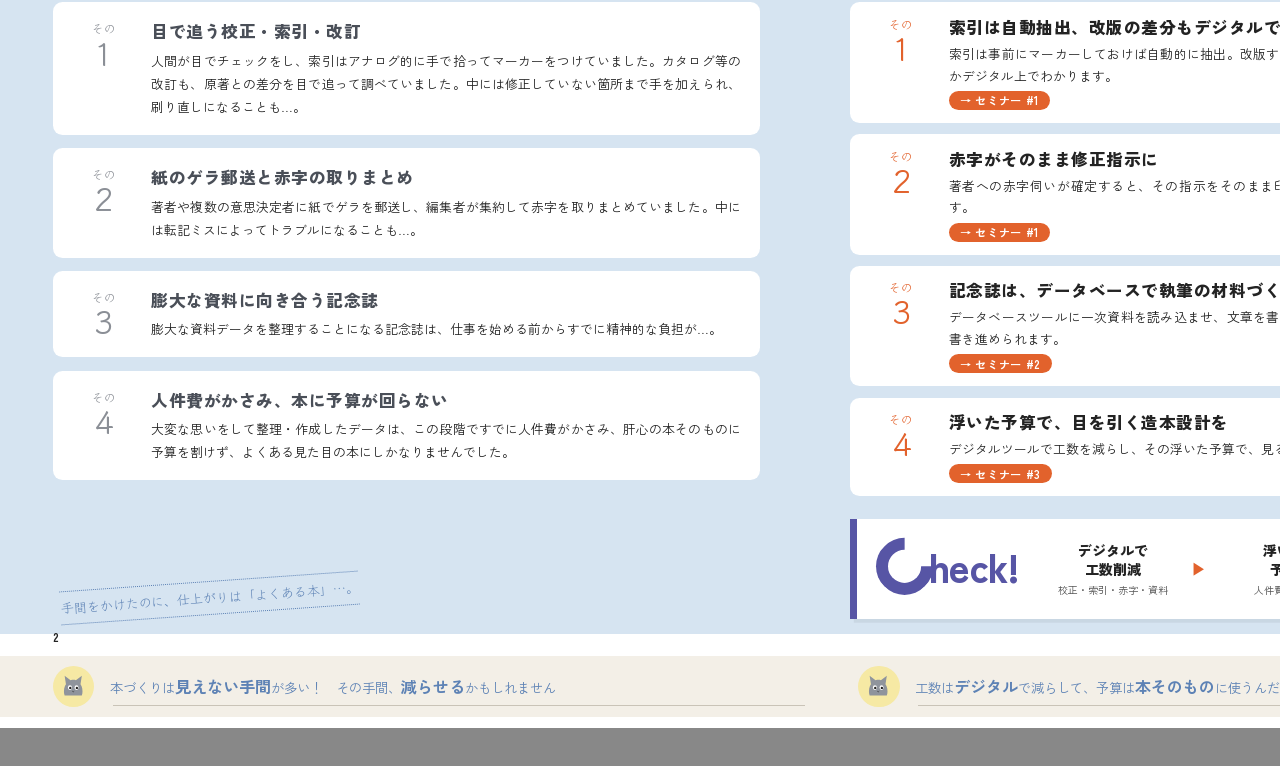
==== commit cd98f1ec: "浦のイラスト追加を取り消し（指示し直しのため） Co-Authored-By: Claude Opus 5.5 <noreply@anthropic.com> Claude-Session: http" ====
--- a/flyer/index.html
+++ b/flyer/index.html
@@ -160,15 +160,10 @@
 .steps h4{font-size:10.5pt;font-weight:900;margin-top:.8mm;letter-spacing:.04em}
 .steps p{font-size:8.4pt;line-height:1.6;margin-top:1mm}
 .back .msg{position:absolute;top:calc(var(--bleed) + 123mm);left:14mm;right:12mm;font-size:10.3pt;line-height:1.95;text-align:justify}
-.back .closing{position:absolute;top:calc(var(--bleed) + 155mm);left:0;right:0;text-align:center;font-family:"Yusei Magic",sans-serif;font-size:27pt;letter-spacing:.06em}
+.back .closing{position:absolute;top:calc(var(--bleed) + 163mm);left:0;right:0;text-align:center;font-family:"Yusei Magic",sans-serif;font-size:27pt;letter-spacing:.06em}
 .back .closing .ul{background:linear-gradient(transparent 68%, var(--yellow) 68%)}
-.back .gift{position:absolute;top:calc(var(--bleed) + 179mm);left:14mm;right:12mm;background:var(--cream);border-radius:2.5mm;padding:5mm 5mm 5mm 0;display:grid;grid-template-columns:33mm 1fr 30mm;gap:3mm;min-height:50mm}
-.back .ura{position:absolute;left:12mm;top:214mm;width:34mm;z-index:2}
-.back .ura-say{position:absolute;left:52mm;right:12mm;top:236mm;background:#fff;border:.4mm solid var(--ink);border-radius:5mm;padding:3mm 5mm;font-weight:900;font-size:14pt;letter-spacing:.04em;line-height:1.4;z-index:2}
-.back .ura-say::before{content:"";position:absolute;left:-4.2mm;top:3.5mm;border:2.2mm solid transparent;border-right:4mm solid var(--ink)}
-.back .ura-say::after{content:"";position:absolute;left:-3.4mm;top:3.9mm;border:1.8mm solid transparent;border-right:3.5mm solid #fff}
-.back .ura-say em{font-style:normal;color:var(--orange);font-size:16pt}
-.back .ura-say small{font-size:11pt;color:var(--orange);margin-left:1mm}
+.back .gift{position:absolute;top:calc(var(--bleed) + 195mm);left:14mm;right:12mm;background:var(--cream);border-radius:2.5mm;padding:5mm 5mm 5mm 0;display:grid;grid-template-columns:33mm 1fr 30mm;gap:3mm;min-height:50mm}
+.back .gift .man{position:absolute;left:0;bottom:0;width:31mm}
 .back .gift .catb{position:absolute;right:2mm;bottom:0;width:33mm}
 .back .gift .badge{position:absolute;top:-3.5mm;left:36mm;background:var(--orange);color:#fff;font-weight:700;font-size:9pt;padding:1mm 3.5mm;border-radius:4mm;letter-spacing:.12em}
 .mini{width:28mm;height:39mm;background:#fff;box-shadow:1mm 1.2mm 0 rgba(0,0,0,.15);position:relative;overflow:hidden}
@@ -218,6 +213,7 @@
 
     <div class="gift">
       <span class="badge">ご来場者プレゼント</span>
+      <img class="man" src="assets/man.png" alt="室長（キャラクター）">
       <img class="catb" src="assets/cat_book.png" alt="本を持つにゃお（キャラクター）">
       <div style="grid-column:2">
         <h3><small>印刷技術情報誌</small>『ブック印刷のコト』総集編を<br>もれなくプレゼントいたします</h3>
@@ -226,8 +222,6 @@
       </div>
     </div>
 
-    <img class="ura" src="assets/ura.png" alt="浦（キャラクター）">
-    <p class="ura-say">本づくりの裏側、<em>浦</em>がゼンブ話します<small>（実例もあるヨ）</small></p>
     <div class="footer-band"><span class="face"><svg class="cat"><use href="#cat"/></svg></span>
       <p>株式会社アイワード　<b>https://www.iword.co.jp</b></p></div>
   </div>
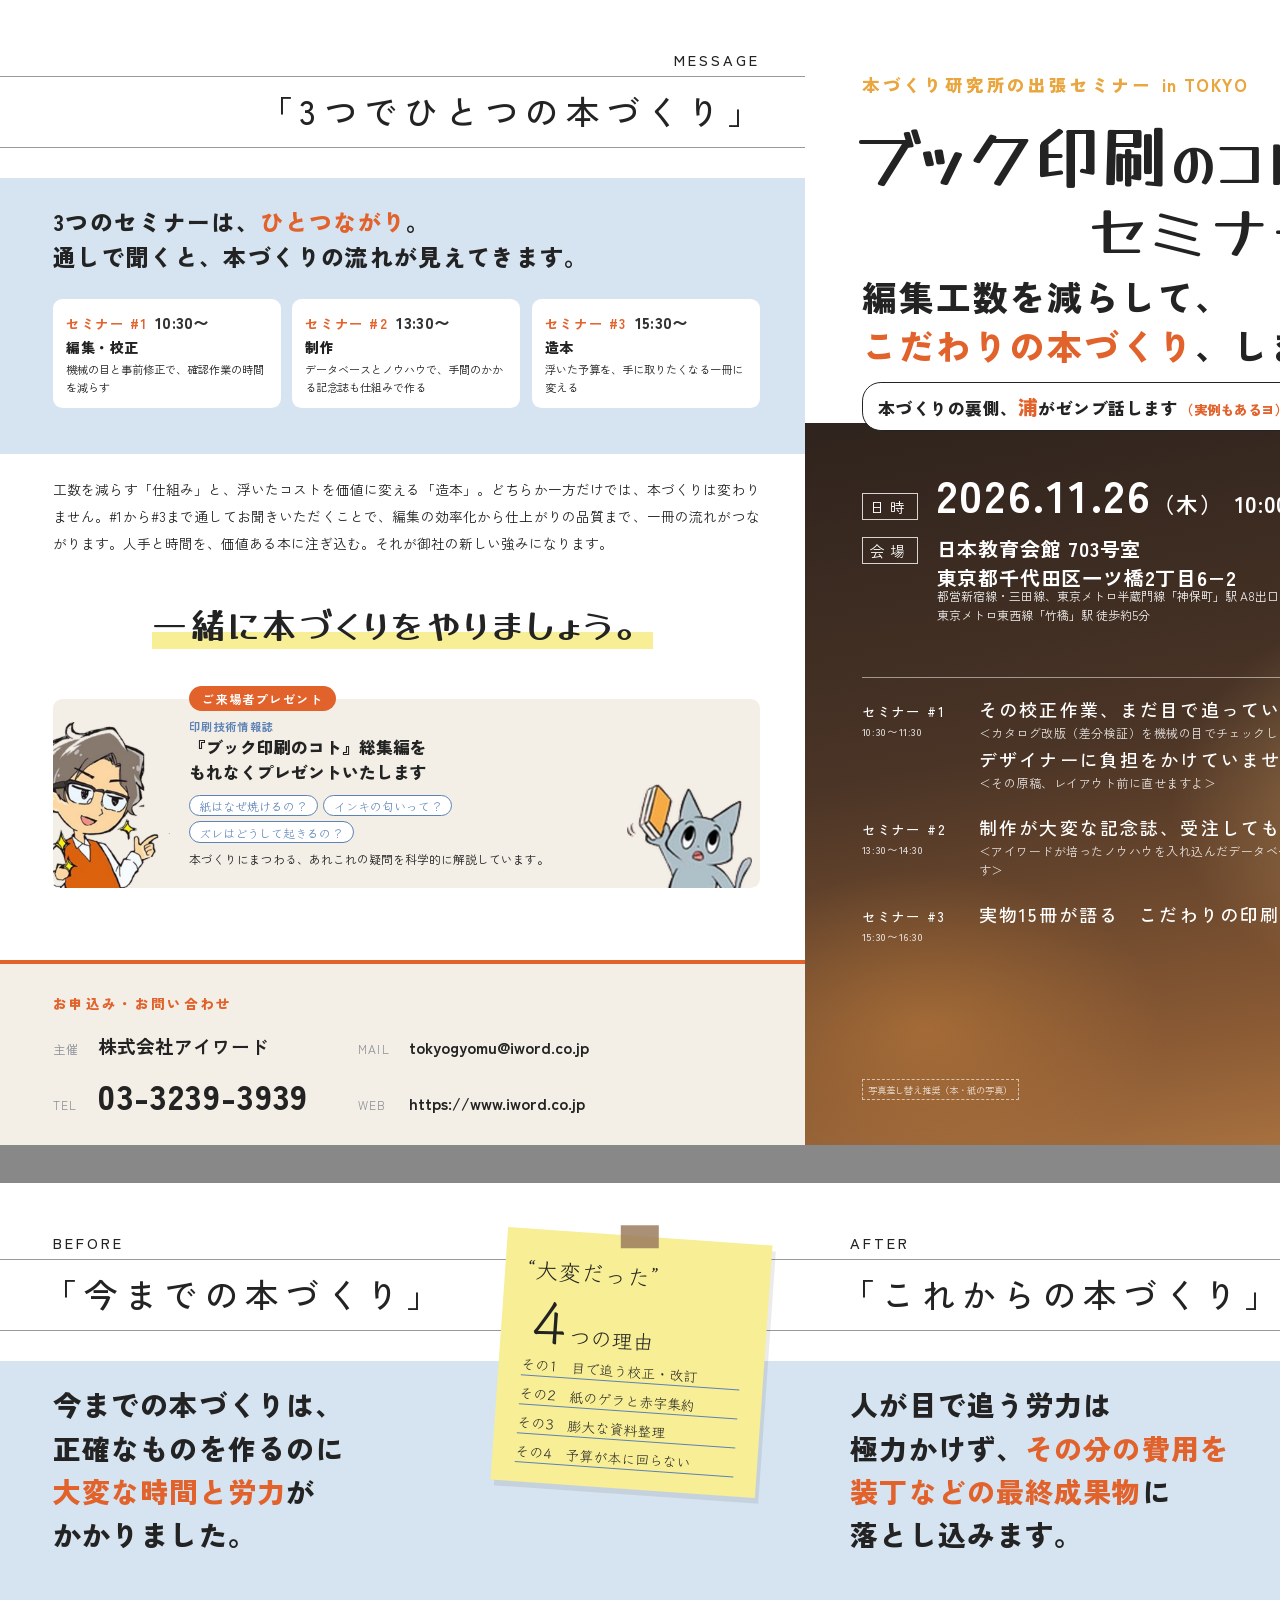
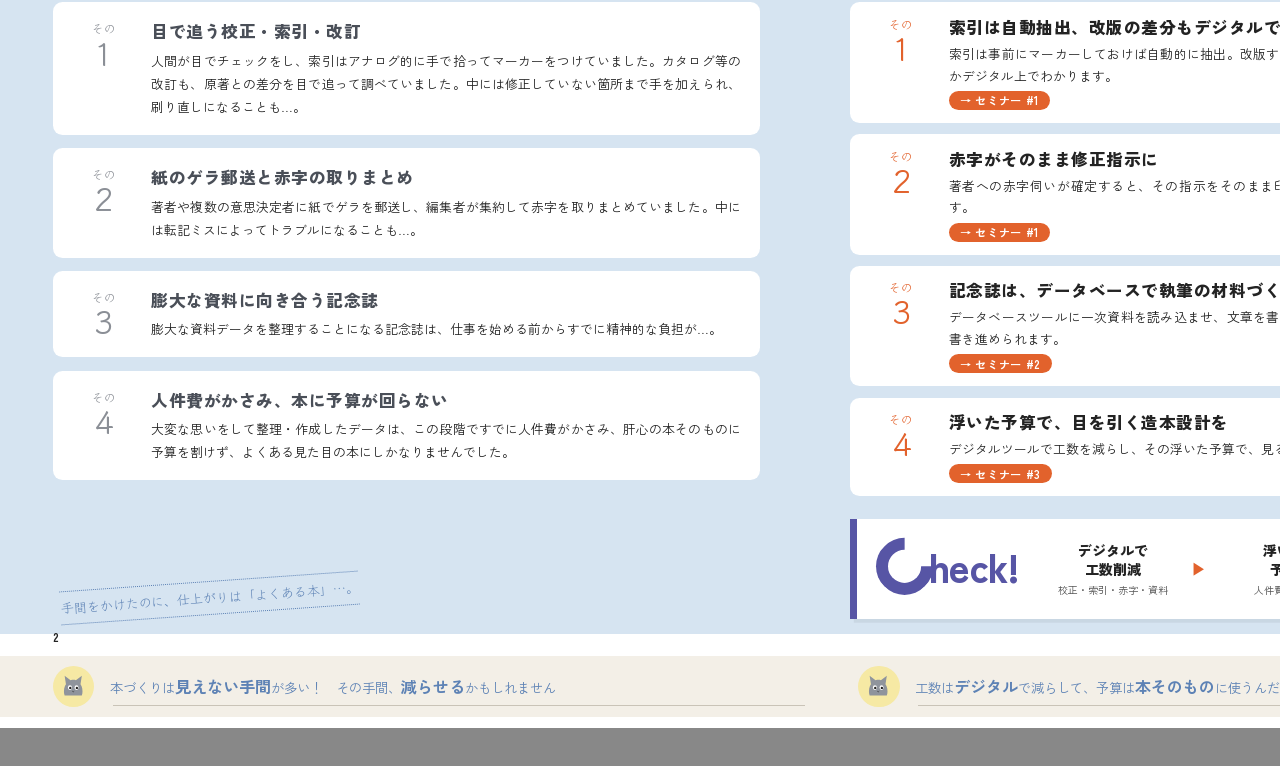
==== commit e5e6aea9: "赤字6回目を反映：表紙に浦とセリフ、問い合わせを裏表紙の大きな枠へ、アクセス改行（HTML・jsx） Co-Authored-By: Claude Opus 5.5 <noreply@anthropi" ====
--- a/flyer/index.html
+++ b/flyer/index.html
@@ -53,6 +53,14 @@
 .sticky .li{font-size:8.6pt;white-space:nowrap;border-bottom:.3mm solid var(--blue-d);margin-top:1.2mm;padding-bottom:.3mm}
 .anno{font-family:"Klee One",cursive;color:var(--blue-d);font-size:10pt;line-height:1.55}
 .anno.dot{border-top:.5mm dotted var(--blue-d);border-bottom:.5mm dotted var(--blue-d);padding:1.5mm 0}
+.contact-band{position:absolute;left:0;right:0;bottom:0;height:calc(var(--bleed) + 46mm);background:var(--cream);padding:8mm 12mm 0 14mm;border-top:1.2mm solid var(--orange)}
+.contact-band h4{font-size:10pt;font-weight:900;letter-spacing:.25em;color:var(--orange)}
+.contact-band dl{display:grid;grid-template-columns:auto auto auto 1fr;column-gap:5mm;row-gap:3mm;margin-top:5mm;align-items:baseline}
+.contact-band dd:nth-of-type(odd){padding-right:8mm}
+.contact-band dt{font-size:9pt;color:var(--gray);letter-spacing:.1em}
+.contact-band dd{font-size:12pt;font-weight:700}
+.contact-band dd strong{font-size:14pt}
+.contact-band dd.tel{font-size:26pt;letter-spacing:.04em;font-weight:900}
 .footer-band{position:absolute;left:0;right:0;bottom:var(--bleed);height:16mm;background:var(--cream);display:flex;align-items:center;gap:4mm;padding-left:14mm}
 .footer-band .face{width:11mm;height:11mm;border-radius:50%;background:#f6e9a4;display:flex;align-items:center;justify-content:center;flex:none}
 .footer-band p{font-size:10pt;color:var(--blue-d);line-height:1.45}
@@ -92,10 +100,10 @@
 .cover .vol span{position:absolute;inset:0;display:flex;align-items:center;justify-content:center;font-weight:900;color:#fff;font-size:13pt;letter-spacing:.04em}
 .cover .sub{position:absolute;top:calc(var(--bleed) + 69mm);left:15mm;right:8mm;color:var(--ink);font-size:26pt;line-height:1.42;letter-spacing:.06em;font-weight:900;z-index:3}
 .cover .sub em{font-style:normal;color:var(--orange)}
-.cover .bubble{position:absolute;top:118mm;right:10mm;width:48mm;height:30mm;z-index:4}
+.cover .bubble{position:absolute;top:150mm;right:10mm;width:48mm;height:30mm;z-index:4}
 .cover svg.bubble path{stroke:var(--ink);stroke-width:.4px;fill:#fff}
 svg.bubble{transform:scaleX(-1)}
-.cover .nyao{position:absolute;top:147mm;right:12mm;width:26mm;z-index:3}
+.cover .nyao{position:absolute;top:177mm;right:12mm;width:26mm;z-index:3}
 .cover .bubble span{position:absolute;inset:0 0 5mm;display:flex;align-items:center;justify-content:center;text-align:center;font-family:"Klee One",cursive;color:var(--ink);font-size:10.5pt;line-height:1.7;letter-spacing:.12em}
 .cover .when{position:absolute;left:15mm;right:16mm;top:122mm;color:#fff;display:grid;grid-template-columns:auto 1fr;column-gap:5mm;row-gap:2mm;align-items:baseline}
 .cover .when dt{font-size:11pt;letter-spacing:.3em;border:.3mm solid rgba(255,255,255,.8);padding:.5mm 2mm}
@@ -110,7 +118,13 @@
 .cover .files .t{font-size:13.5pt;letter-spacing:.12em;line-height:1.55;font-weight:500}
 .cover .files .t small{display:block;font-size:9pt;margin-bottom:.8mm;letter-spacing:.04em;opacity:.85;font-weight:400}
 .cover .files .t small::before{content:"＜"}.cover .files .t small::after{content:"＞"}
-.cover .access{position:absolute;top:155mm;left:35mm;right:44mm;color:#fff;font-size:9pt;line-height:1.6;opacity:.92}
+.cover .ura{position:absolute;top:88mm;right:7mm;width:31mm;z-index:4}
+.cover .ura-say{position:absolute;top:101mm;left:15mm;right:44mm;background:#fff;border:.4mm solid var(--ink);border-radius:5mm;padding:2.6mm 4mm;font-weight:900;font-size:12.5pt;letter-spacing:.03em;line-height:1.4;color:var(--ink);z-index:4}
+.cover .ura-say::before{content:"";position:absolute;right:-4.2mm;top:2.6mm;border:2.2mm solid transparent;border-left:4mm solid var(--ink)}
+.cover .ura-say::after{content:"";position:absolute;right:-3.4mm;top:3mm;border:1.8mm solid transparent;border-left:3.5mm solid #fff}
+.cover .ura-say em{font-style:normal;color:var(--orange);font-size:15pt}
+.cover .ura-say small{font-size:10pt;color:var(--orange);margin-left:.5mm}
+.cover .access{position:absolute;top:155mm;left:35mm;right:58mm;color:#fff;font-size:9pt;line-height:1.6;opacity:.92}
 .cover .contact{position:absolute;left:15mm;right:52mm;bottom:calc(var(--bleed) + 8mm);background:rgba(255,255,255,.94);color:var(--ink);border-radius:2mm;padding:3mm 4mm;display:grid;grid-template-columns:auto 1fr;column-gap:4mm;row-gap:.5mm;align-items:baseline}
 .cover .contact h4{grid-column:1/-1;font-size:8.5pt;letter-spacing:.2em;color:var(--orange);font-weight:900}
 .cover .contact dt{font-size:8.5pt;color:#555}
@@ -119,7 +133,7 @@
 .cover .co{position:absolute;right:16mm;bottom:calc(var(--bleed) + 9mm);color:#fff;text-align:right;font-size:8pt;font-weight:700;line-height:1.5}
 .cover .co b{font-size:13pt;letter-spacing:.3em}
 .cover .gift-tag{position:absolute;left:15mm;bottom:calc(var(--bleed) + 9mm);color:#fff;font-size:8.5pt;border-bottom:.3mm dashed rgba(255,255,255,.7);padding-bottom:.8mm}
-.cover .photo-note{position:absolute;right:16mm;top:106mm;font-size:7pt;color:rgba(255,255,255,.75);border:.3mm dashed rgba(255,255,255,.6);padding:.6mm 1.5mm}
+.cover .photo-note{position:absolute;left:15mm;bottom:calc(var(--bleed) + 9mm);font-size:7pt;color:rgba(255,255,255,.75);border:.3mm dashed rgba(255,255,255,.6);padding:.6mm 1.5mm}
 
 /* ===== 中面 ===== */
 .inner .panel{top:calc(var(--bleed) + 44mm);bottom:calc(var(--bleed) + 22mm)}
@@ -160,9 +174,9 @@
 .steps h4{font-size:10.5pt;font-weight:900;margin-top:.8mm;letter-spacing:.04em}
 .steps p{font-size:8.4pt;line-height:1.6;margin-top:1mm}
 .back .msg{position:absolute;top:calc(var(--bleed) + 123mm);left:14mm;right:12mm;font-size:10.3pt;line-height:1.95;text-align:justify}
-.back .closing{position:absolute;top:calc(var(--bleed) + 163mm);left:0;right:0;text-align:center;font-family:"Yusei Magic",sans-serif;font-size:27pt;letter-spacing:.06em}
+.back .closing{position:absolute;top:calc(var(--bleed) + 155mm);left:0;right:0;text-align:center;font-family:"Yusei Magic",sans-serif;font-size:27pt;letter-spacing:.06em}
 .back .closing .ul{background:linear-gradient(transparent 68%, var(--yellow) 68%)}
-.back .gift{position:absolute;top:calc(var(--bleed) + 195mm);left:14mm;right:12mm;background:var(--cream);border-radius:2.5mm;padding:5mm 5mm 5mm 0;display:grid;grid-template-columns:33mm 1fr 30mm;gap:3mm;min-height:50mm}
+.back .gift{position:absolute;top:calc(var(--bleed) + 182mm);left:14mm;right:12mm;background:var(--cream);border-radius:2.5mm;padding:5mm 5mm 5mm 0;display:grid;grid-template-columns:33mm 1fr 30mm;gap:3mm;min-height:50mm}
 .back .gift .man{position:absolute;left:0;bottom:0;width:31mm}
 .back .gift .catb{position:absolute;right:2mm;bottom:0;width:33mm}
 .back .gift .badge{position:absolute;top:-3.5mm;left:36mm;background:var(--orange);color:#fff;font-weight:700;font-size:9pt;padding:1mm 3.5mm;border-radius:4mm;letter-spacing:.12em}
@@ -222,8 +236,15 @@
       </div>
     </div>
 
-    <div class="footer-band"><span class="face"><svg class="cat"><use href="#cat"/></svg></span>
-      <p>株式会社アイワード　<b>https://www.iword.co.jp</b></p></div>
+    <div class="contact-band">
+      <h4>お申込み・お問い合わせ</h4>
+      <dl>
+        <dt>主催</dt><dd><strong>株式会社アイワード</strong></dd>
+        <dt>MAIL</dt><dd>tokyogyomu@iword.co.jp</dd>
+        <dt>TEL</dt><dd class="tel">03-3239-3939</dd>
+        <dt>WEB</dt><dd>https://www.iword.co.jp</dd>
+      </dl>
+    </div>
   </div>
 
   <!-- 表紙 p1 -->
@@ -248,7 +269,9 @@
       <dt>会場</dt><dd>日本教育会館 703号室<br>東京都千代田区一ツ橋2丁目6−2</dd>
     </dl>
 
-    <p class="access">都営新宿線・三田線、東京メトロ半蔵門線「神保町」駅 A8出口 徒歩約3分／東京メトロ東西線「竹橋」駅 徒歩約5分</p>
+    <img class="ura" src="assets/ura.png" alt="浦（キャラクター）">
+    <p class="ura-say">本づくりの裏側、<em>浦</em>がゼンブ話します<small>（実例もあるヨ）</small></p>
+    <p class="access">都営新宿線・三田線、東京メトロ半蔵門線「神保町」駅 A8出口 徒歩約3分<br>東京メトロ東西線「竹橋」駅 徒歩約5分</p>
 
     <ul class="files">
       <li><span class="n">セミナー #1<small>10:30〜11:30</small></span>
@@ -258,7 +281,6 @@
       <li><span class="n">セミナー #3<small>15:30〜16:30</small></span>
         <span class="t">実物15冊が語る　こだわりの印刷と造本設計のすべて</span></li>
     </ul>
-    <dl class="contact"><h4>お申込み・お問い合わせ</h4><dt>主催</dt><dd>株式会社アイワード</dd><dt>TEL</dt><dd class="tel">03-3239-3939</dd><dt>MAIL</dt><dd>tokyogyomu@iword.co.jp</dd></dl>
     <div class="co">株式会社<br><b>アイワード</b></div>
     <span class="photo-note">写真差し替え推奨（本・紙の写真）</span>
   </div>
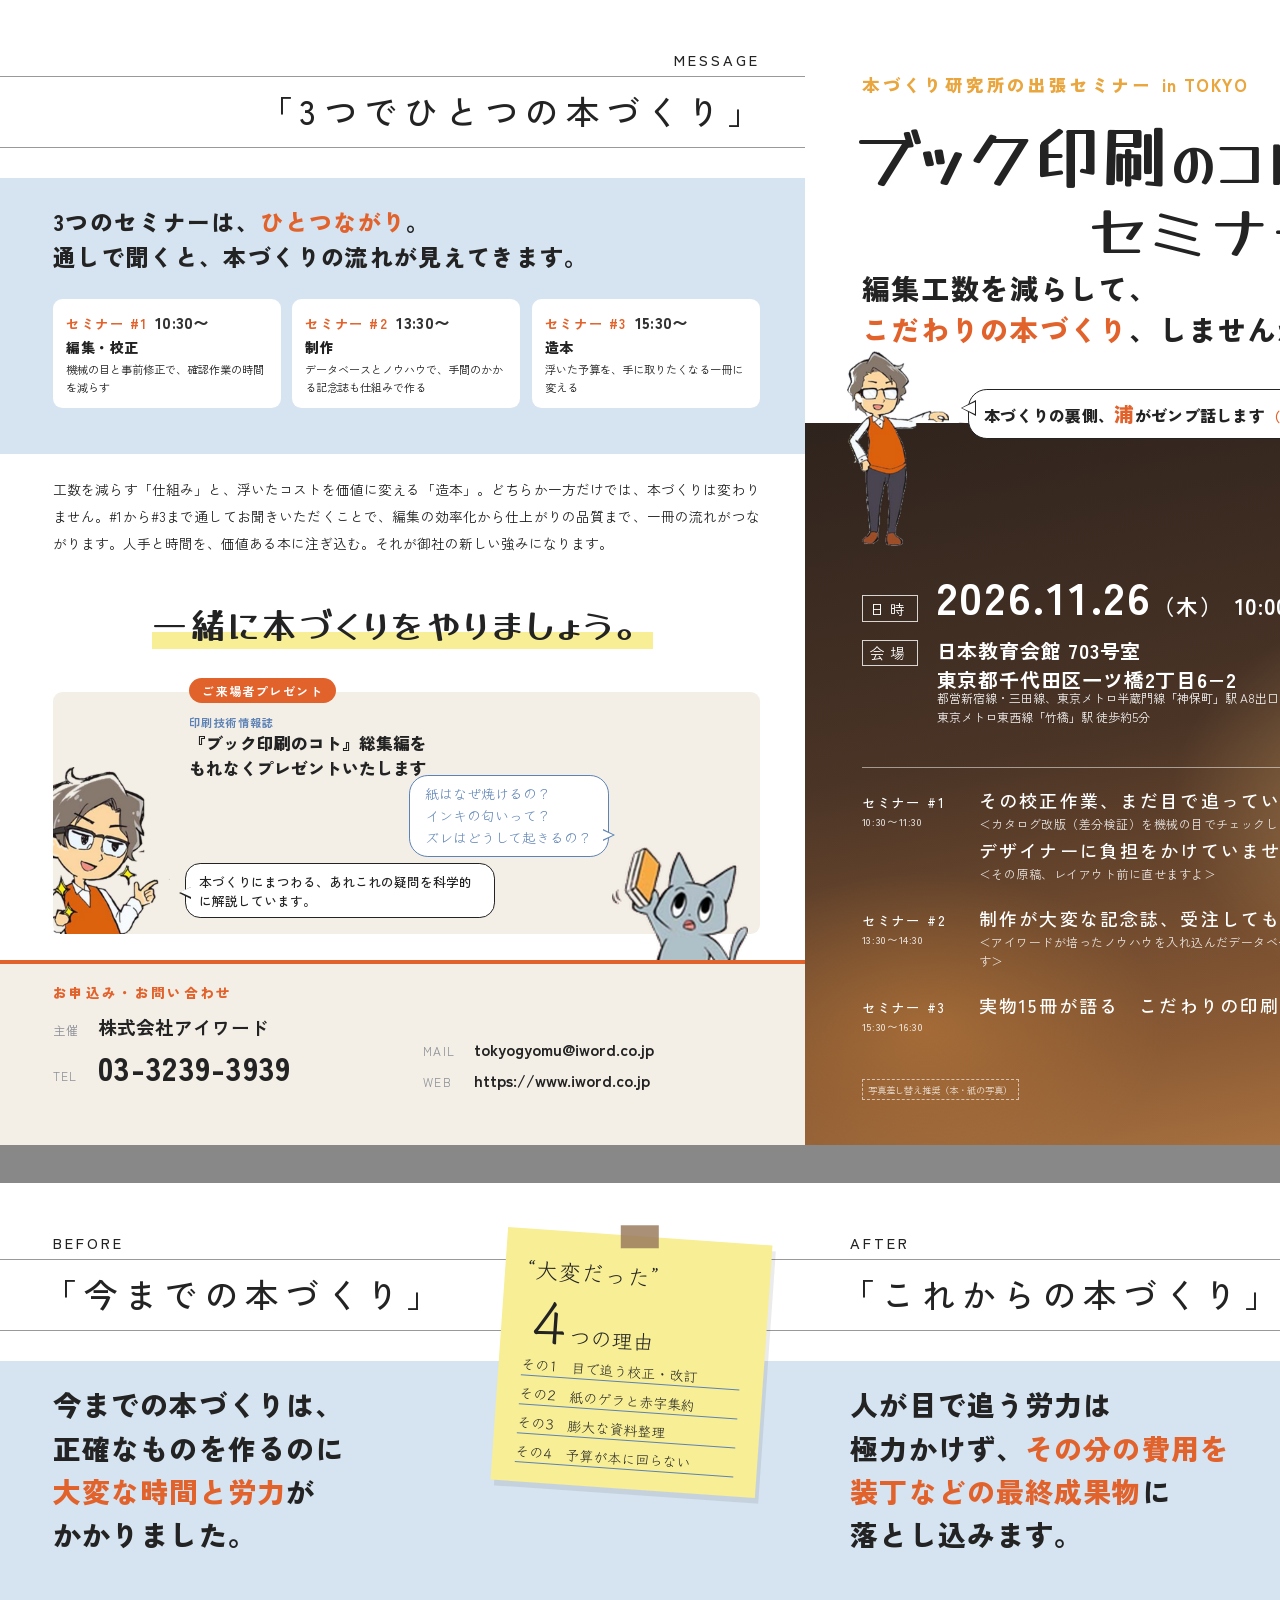
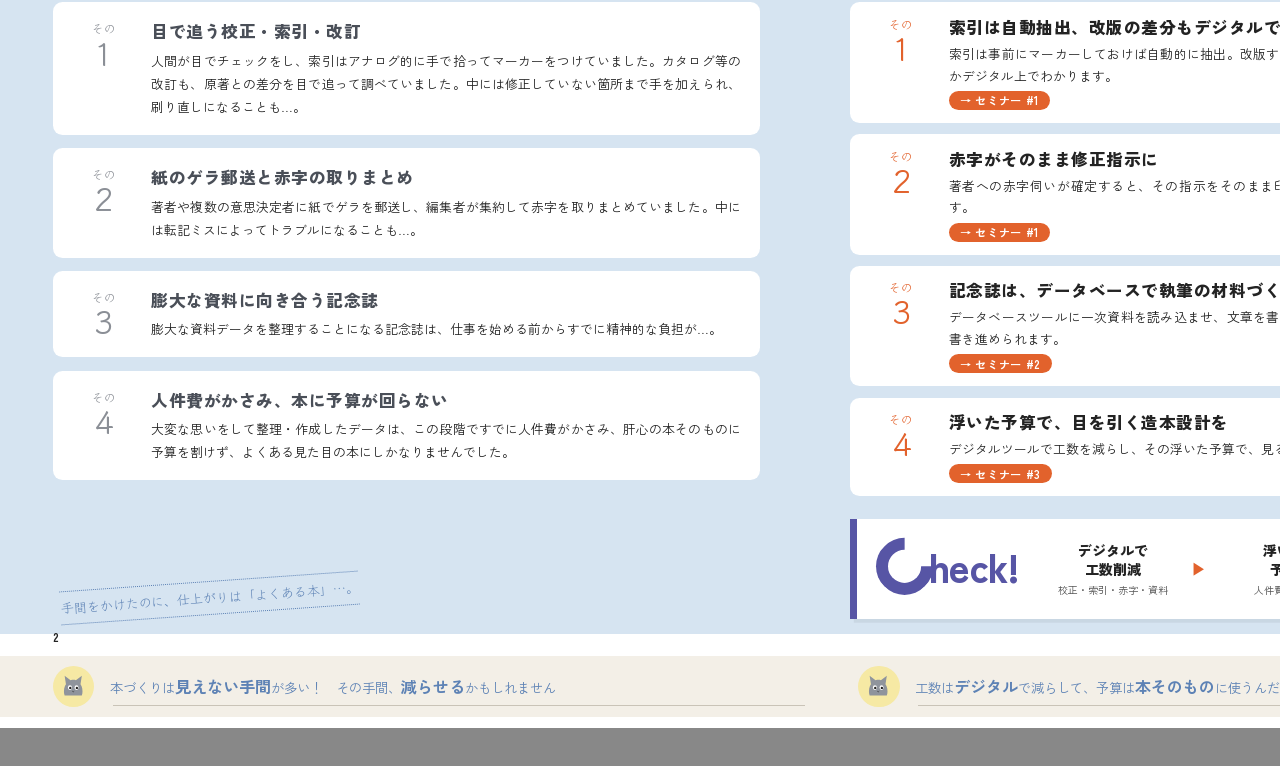
==== commit a90d7da4: "赤字7回目を反映：サブタイトル縮小、浦を左・にゃおを右上へ、日時ブロックを下げる、プレゼント欄をセリフ化、問い合わせ配置調整（HTML・jsx） Co-Authored-By: Claude Opus" ====
--- a/flyer/index.html
+++ b/flyer/index.html
@@ -53,14 +53,14 @@
 .sticky .li{font-size:8.6pt;white-space:nowrap;border-bottom:.3mm solid var(--blue-d);margin-top:1.2mm;padding-bottom:.3mm}
 .anno{font-family:"Klee One",cursive;color:var(--blue-d);font-size:10pt;line-height:1.55}
 .anno.dot{border-top:.5mm dotted var(--blue-d);border-bottom:.5mm dotted var(--blue-d);padding:1.5mm 0}
-.contact-band{position:absolute;left:0;right:0;bottom:0;height:calc(var(--bleed) + 46mm);background:var(--cream);padding:8mm 12mm 0 14mm;border-top:1.2mm solid var(--orange)}
+.contact-band{position:absolute;left:0;right:0;bottom:0;height:calc(var(--bleed) + 46mm);background:var(--cream);padding:5mm 12mm 0 14mm;border-top:1.2mm solid var(--orange)}
 .contact-band h4{font-size:10pt;font-weight:900;letter-spacing:.25em;color:var(--orange)}
-.contact-band dl{display:grid;grid-template-columns:auto auto auto 1fr;column-gap:5mm;row-gap:3mm;margin-top:5mm;align-items:baseline}
-.contact-band dd:nth-of-type(odd){padding-right:8mm}
+.contact-band dl{display:grid;grid-template-columns:auto 1fr;column-gap:5mm;row-gap:1mm;margin-top:3mm;align-items:baseline;max-width:120mm}
+.contact-band dl.sub2{position:absolute;left:112mm;bottom:calc(var(--bleed) + 11mm);margin:0;row-gap:2mm}
 .contact-band dt{font-size:9pt;color:var(--gray);letter-spacing:.1em}
 .contact-band dd{font-size:12pt;font-weight:700}
 .contact-band dd strong{font-size:14pt}
-.contact-band dd.tel{font-size:26pt;letter-spacing:.04em;font-weight:900}
+.contact-band dd.tel{font-size:24pt;letter-spacing:.04em;font-weight:900}
 .footer-band{position:absolute;left:0;right:0;bottom:var(--bleed);height:16mm;background:var(--cream);display:flex;align-items:center;gap:4mm;padding-left:14mm}
 .footer-band .face{width:11mm;height:11mm;border-radius:50%;background:#f6e9a4;display:flex;align-items:center;justify-content:center;flex:none}
 .footer-band p{font-size:10pt;color:var(--blue-d);line-height:1.45}
@@ -98,33 +98,33 @@
 .cover .lab{position:absolute;top:calc(var(--bleed) + 109mm);left:47mm;color:#fff;font-family:"Klee One",cursive;font-size:12pt;letter-spacing:.1em;border-bottom:.3mm dashed rgba(255,255,255,.7);padding-bottom:1mm;z-index:2}
 .cover .lab span{color:var(--mustard)}
 .cover .vol span{position:absolute;inset:0;display:flex;align-items:center;justify-content:center;font-weight:900;color:#fff;font-size:13pt;letter-spacing:.04em}
-.cover .sub{position:absolute;top:calc(var(--bleed) + 69mm);left:15mm;right:8mm;color:var(--ink);font-size:26pt;line-height:1.42;letter-spacing:.06em;font-weight:900;z-index:3}
+.cover .sub{position:absolute;top:calc(var(--bleed) + 68mm);left:15mm;right:8mm;color:var(--ink);font-size:21pt;line-height:1.45;letter-spacing:.06em;font-weight:900;z-index:3}
 .cover .sub em{font-style:normal;color:var(--orange)}
-.cover .bubble{position:absolute;top:150mm;right:10mm;width:48mm;height:30mm;z-index:4}
+.cover .bubble{position:absolute;top:112mm;right:9mm;width:48mm;height:30mm;z-index:4}
 .cover svg.bubble path{stroke:var(--ink);stroke-width:.4px;fill:#fff}
 svg.bubble{transform:scaleX(-1)}
-.cover .nyao{position:absolute;top:177mm;right:12mm;width:26mm;z-index:3}
+.cover .nyao{position:absolute;top:138mm;right:12mm;width:26mm;z-index:3}
 .cover .bubble span{position:absolute;inset:0 0 5mm;display:flex;align-items:center;justify-content:center;text-align:center;font-family:"Klee One",cursive;color:var(--ink);font-size:10.5pt;line-height:1.7;letter-spacing:.12em}
-.cover .when{position:absolute;left:15mm;right:16mm;top:122mm;color:#fff;display:grid;grid-template-columns:auto 1fr;column-gap:5mm;row-gap:2mm;align-items:baseline}
+.cover .when{position:absolute;left:15mm;right:16mm;top:149mm;color:#fff;display:grid;grid-template-columns:auto 1fr;column-gap:5mm;row-gap:2mm;align-items:baseline}
 .cover .when dt{font-size:11pt;letter-spacing:.3em;border:.3mm solid rgba(255,255,255,.8);padding:.5mm 2mm}
 .cover .when dd{font-size:15pt;letter-spacing:.04em;line-height:1.45;font-weight:700}
 .cover .when .time{font-size:17pt;margin-left:3mm}
 .cover .when .date{font-size:34pt;font-weight:700;letter-spacing:.06em}
 .cover .when .date small{font-size:16pt}
-.cover .files{position:absolute;left:15mm;right:16mm;top:179mm;color:#fff;display:flex;flex-direction:column;gap:5mm;border-top:.3mm solid rgba(255,255,255,.5);padding-top:5mm}
+.cover .files{position:absolute;left:15mm;right:16mm;top:203mm;color:#fff;display:flex;flex-direction:column;gap:5mm;border-top:.3mm solid rgba(255,255,255,.5);padding-top:5mm}
 .cover .files li{list-style:none;display:grid;grid-template-columns:31mm 1fr;align-items:baseline}
 .cover .files .n{font-size:10pt;letter-spacing:.14em;font-weight:500}
 .cover .files .n small{display:block;font-size:8pt;opacity:.8;letter-spacing:.06em;margin-top:.6mm}
 .cover .files .t{font-size:13.5pt;letter-spacing:.12em;line-height:1.55;font-weight:500}
 .cover .files .t small{display:block;font-size:9pt;margin-bottom:.8mm;letter-spacing:.04em;opacity:.85;font-weight:400}
 .cover .files .t small::before{content:"＜"}.cover .files .t small::after{content:"＞"}
-.cover .ura{position:absolute;top:88mm;right:7mm;width:31mm;z-index:4}
-.cover .ura-say{position:absolute;top:101mm;left:15mm;right:44mm;background:#fff;border:.4mm solid var(--ink);border-radius:5mm;padding:2.6mm 4mm;font-weight:900;font-size:12.5pt;letter-spacing:.03em;line-height:1.4;color:var(--ink);z-index:4}
-.cover .ura-say::before{content:"";position:absolute;right:-4.2mm;top:2.6mm;border:2.2mm solid transparent;border-left:4mm solid var(--ink)}
-.cover .ura-say::after{content:"";position:absolute;right:-3.4mm;top:3mm;border:1.8mm solid transparent;border-left:3.5mm solid #fff}
+.cover .ura{position:absolute;top:93mm;left:11mm;width:27mm;z-index:4}
+.cover .ura-say{position:absolute;top:103mm;left:43mm;right:50mm;background:#fff;border:.4mm solid var(--ink);border-radius:5mm;padding:2.6mm 4mm;font-weight:900;font-size:12pt;letter-spacing:.02em;line-height:1.4;color:var(--ink);z-index:4;white-space:nowrap}
+.cover .ura-say::before{content:"";position:absolute;left:-4.2mm;top:2.6mm;border:2.2mm solid transparent;border-right:4mm solid var(--ink)}
+.cover .ura-say::after{content:"";position:absolute;left:-3.4mm;top:3mm;border:1.8mm solid transparent;border-right:3.5mm solid #fff}
 .cover .ura-say em{font-style:normal;color:var(--orange);font-size:15pt}
 .cover .ura-say small{font-size:10pt;color:var(--orange);margin-left:.5mm}
-.cover .access{position:absolute;top:155mm;left:35mm;right:58mm;color:#fff;font-size:9pt;line-height:1.6;opacity:.92}
+.cover .access{position:absolute;top:182mm;left:35mm;right:58mm;color:#fff;font-size:9pt;line-height:1.6;opacity:.92}
 .cover .contact{position:absolute;left:15mm;right:52mm;bottom:calc(var(--bleed) + 8mm);background:rgba(255,255,255,.94);color:var(--ink);border-radius:2mm;padding:3mm 4mm;display:grid;grid-template-columns:auto 1fr;column-gap:4mm;row-gap:.5mm;align-items:baseline}
 .cover .contact h4{grid-column:1/-1;font-size:8.5pt;letter-spacing:.2em;color:var(--orange);font-weight:900}
 .cover .contact dt{font-size:8.5pt;color:#555}
@@ -176,9 +176,16 @@
 .back .msg{position:absolute;top:calc(var(--bleed) + 123mm);left:14mm;right:12mm;font-size:10.3pt;line-height:1.95;text-align:justify}
 .back .closing{position:absolute;top:calc(var(--bleed) + 155mm);left:0;right:0;text-align:center;font-family:"Yusei Magic",sans-serif;font-size:27pt;letter-spacing:.06em}
 .back .closing .ul{background:linear-gradient(transparent 68%, var(--yellow) 68%)}
-.back .gift{position:absolute;top:calc(var(--bleed) + 182mm);left:14mm;right:12mm;background:var(--cream);border-radius:2.5mm;padding:5mm 5mm 5mm 0;display:grid;grid-template-columns:33mm 1fr 30mm;gap:3mm;min-height:50mm}
+.back .gift{position:absolute;top:calc(var(--bleed) + 180mm);left:14mm;right:12mm;height:64mm;background:var(--cream);border-radius:2.5mm}
+.back .gift h3{position:absolute;left:36mm;top:6mm}
+.back .gift .man-say{position:absolute;left:35mm;bottom:4mm;width:82mm;background:#fff;border:.35mm solid var(--ink);border-radius:4mm;padding:2mm 3.5mm;font-size:9.5pt;line-height:1.5;font-weight:500;margin:0}
+.back .gift .man-say::before{content:"";position:absolute;left:-3.6mm;bottom:5mm;border:1.8mm solid transparent;border-right:3.4mm solid var(--ink)}
+.back .gift .man-say::after{content:"";position:absolute;left:-2.9mm;bottom:5.35mm;border:1.45mm solid transparent;border-right:3mm solid #fff}
+.back .gift .cat-say{position:absolute;right:40mm;top:22mm;background:#fff;border:.35mm solid var(--blue-d);border-radius:5mm;padding:2mm 4mm;font-family:"Klee One",cursive;font-size:10.5pt;line-height:1.55;color:var(--blue-d);margin:0}
+.back .gift .cat-say::before{content:"";position:absolute;right:-3.6mm;bottom:4mm;border:1.8mm solid transparent;border-left:3.4mm solid var(--blue-d)}
+.back .gift .cat-say::after{content:"";position:absolute;right:-2.9mm;bottom:4.35mm;border:1.45mm solid transparent;border-left:3mm solid #fff}
 .back .gift .man{position:absolute;left:0;bottom:0;width:31mm}
-.back .gift .catb{position:absolute;right:2mm;bottom:0;width:33mm}
+.back .gift .catb{position:absolute;right:3mm;bottom:-7mm;width:36mm;z-index:3}
 .back .gift .badge{position:absolute;top:-3.5mm;left:36mm;background:var(--orange);color:#fff;font-weight:700;font-size:9pt;padding:1mm 3.5mm;border-radius:4mm;letter-spacing:.12em}
 .mini{width:28mm;height:39mm;background:#fff;box-shadow:1mm 1.2mm 0 rgba(0,0,0,.15);position:relative;overflow:hidden}
 .mini .t{position:absolute;top:2.5mm;left:2mm;right:2mm;font-family:"Yusei Magic";font-size:8.6pt;line-height:1}
@@ -229,19 +236,19 @@
       <span class="badge">ご来場者プレゼント</span>
       <img class="man" src="assets/man.png" alt="室長（キャラクター）">
       <img class="catb" src="assets/cat_book.png" alt="本を持つにゃお（キャラクター）">
-      <div style="grid-column:2">
-        <h3><small>印刷技術情報誌</small>『ブック印刷のコト』総集編を<br>もれなくプレゼントいたします</h3>
-        <div class="qs"><span>紙はなぜ焼けるの？</span><span>インキの匂いって？</span><span>ズレはどうして起きるの？</span></div>
-        <p>本づくりにまつわる、あれこれの疑問を科学的に解説しています。</p>
-      </div>
+      <h3><small>印刷技術情報誌</small>『ブック印刷のコト』総集編を<br>もれなくプレゼントいたします</h3>
+      <p class="man-say">本づくりにまつわる、あれこれの疑問を科学的に解説しています。</p>
+      <p class="cat-say">紙はなぜ焼けるの？<br>インキの匂いって？<br>ズレはどうして起きるの？</p>
     </div>
 
     <div class="contact-band">
       <h4>お申込み・お問い合わせ</h4>
       <dl>
         <dt>主催</dt><dd><strong>株式会社アイワード</strong></dd>
+        <dt>TEL</dt><dd class="tel">03-3239-3939</dd>
+      </dl>
+      <dl class="sub2">
         <dt>MAIL</dt><dd>tokyogyomu@iword.co.jp</dd>
-        <dt>TEL</dt><dd class="tel">03-3239-3939</dd>
         <dt>WEB</dt><dd>https://www.iword.co.jp</dd>
       </dl>
     </div>
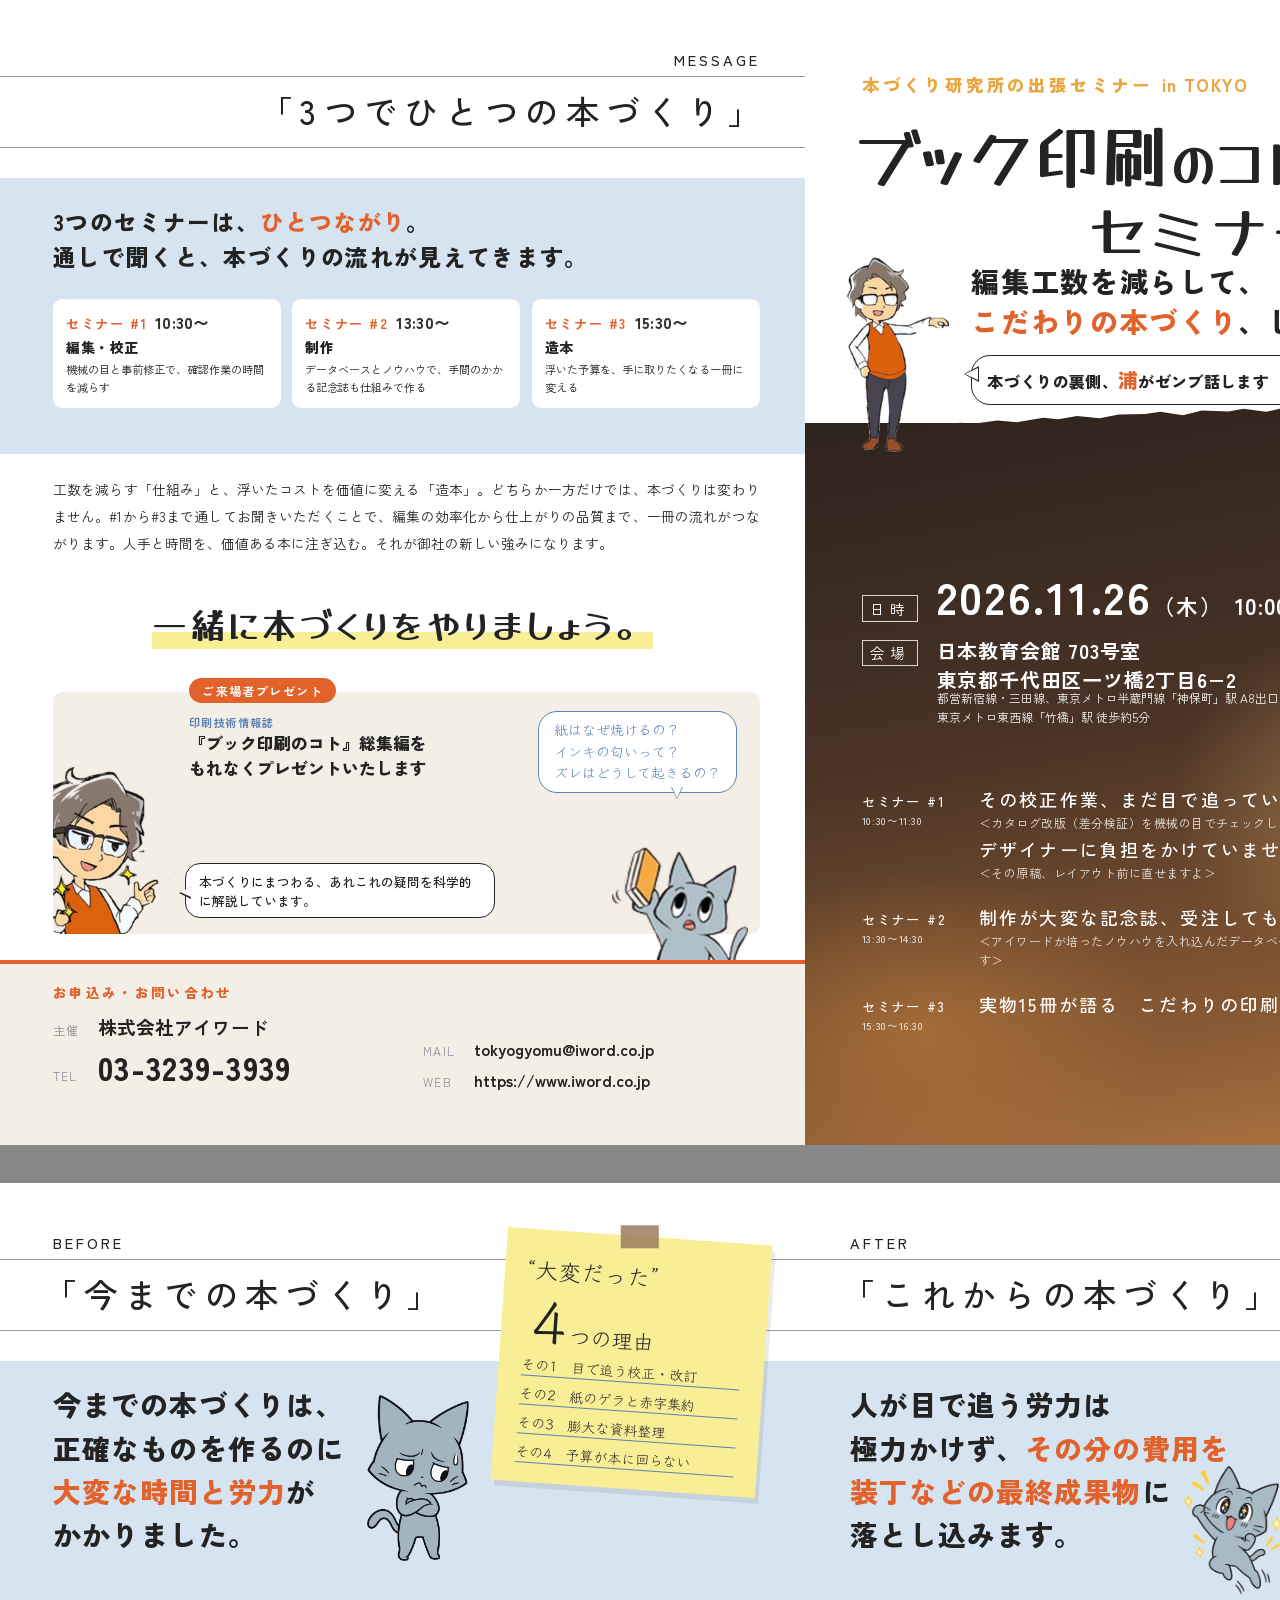
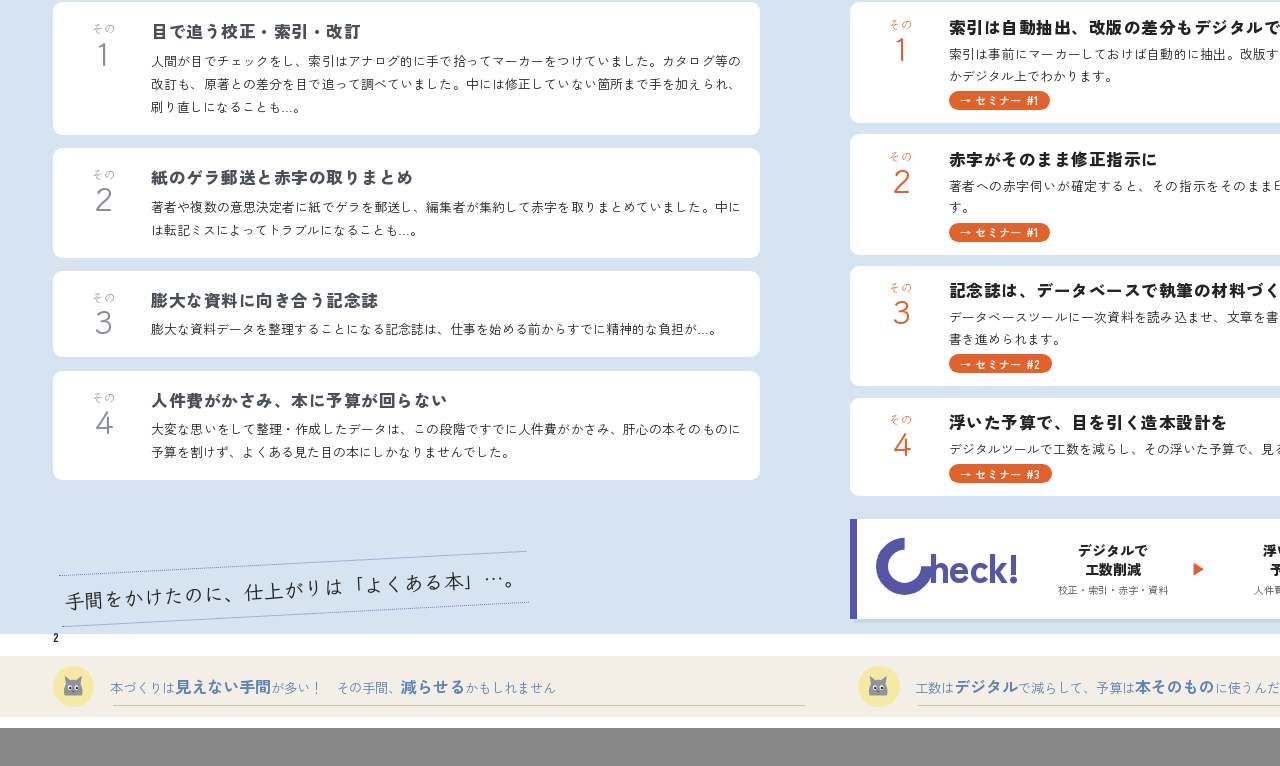
==== commit 03791488: "赤字8回目を反映：表紙の浦とサブタイトルをまとめる、にゃおを下へ、罫線と注記トル、中面にイラスト2点追加ほか（HTML・jsx） Co-Authored-By: Claude Opus 5.5 <no" ====
--- a/flyer/index.html
+++ b/flyer/index.html
@@ -98,12 +98,12 @@
 .cover .lab{position:absolute;top:calc(var(--bleed) + 109mm);left:47mm;color:#fff;font-family:"Klee One",cursive;font-size:12pt;letter-spacing:.1em;border-bottom:.3mm dashed rgba(255,255,255,.7);padding-bottom:1mm;z-index:2}
 .cover .lab span{color:var(--mustard)}
 .cover .vol span{position:absolute;inset:0;display:flex;align-items:center;justify-content:center;font-weight:900;color:#fff;font-size:13pt;letter-spacing:.04em}
-.cover .sub{position:absolute;top:calc(var(--bleed) + 68mm);left:15mm;right:8mm;color:var(--ink);font-size:21pt;line-height:1.45;letter-spacing:.06em;font-weight:900;z-index:3}
+.cover .sub{position:absolute;top:calc(var(--bleed) + 66mm);left:44mm;right:8mm;color:var(--ink);font-size:21pt;line-height:1.45;letter-spacing:.06em;font-weight:900;z-index:3}
 .cover .sub em{font-style:normal;color:var(--orange)}
-.cover .bubble{position:absolute;top:112mm;right:9mm;width:48mm;height:30mm;z-index:4}
+.cover .bubble{position:absolute;top:174mm;right:9mm;width:48mm;height:30mm;z-index:4}
 .cover svg.bubble path{stroke:var(--ink);stroke-width:.4px;fill:#fff}
 svg.bubble{transform:scaleX(-1)}
-.cover .nyao{position:absolute;top:138mm;right:12mm;width:26mm;z-index:3}
+.cover .nyao{position:absolute;top:204mm;right:12mm;width:26mm;z-index:3}
 .cover .bubble span{position:absolute;inset:0 0 5mm;display:flex;align-items:center;justify-content:center;text-align:center;font-family:"Klee One",cursive;color:var(--ink);font-size:10.5pt;line-height:1.7;letter-spacing:.12em}
 .cover .when{position:absolute;left:15mm;right:16mm;top:149mm;color:#fff;display:grid;grid-template-columns:auto 1fr;column-gap:5mm;row-gap:2mm;align-items:baseline}
 .cover .when dt{font-size:11pt;letter-spacing:.3em;border:.3mm solid rgba(255,255,255,.8);padding:.5mm 2mm}
@@ -111,15 +111,15 @@
 .cover .when .time{font-size:17pt;margin-left:3mm}
 .cover .when .date{font-size:34pt;font-weight:700;letter-spacing:.06em}
 .cover .when .date small{font-size:16pt}
-.cover .files{position:absolute;left:15mm;right:16mm;top:203mm;color:#fff;display:flex;flex-direction:column;gap:5mm;border-top:.3mm solid rgba(255,255,255,.5);padding-top:5mm}
+.cover .files{position:absolute;left:15mm;right:16mm;top:203mm;color:#fff;display:flex;flex-direction:column;gap:5mm;padding-top:5mm}
 .cover .files li{list-style:none;display:grid;grid-template-columns:31mm 1fr;align-items:baseline}
 .cover .files .n{font-size:10pt;letter-spacing:.14em;font-weight:500}
 .cover .files .n small{display:block;font-size:8pt;opacity:.8;letter-spacing:.06em;margin-top:.6mm}
 .cover .files .t{font-size:13.5pt;letter-spacing:.12em;line-height:1.55;font-weight:500}
 .cover .files .t small{display:block;font-size:9pt;margin-bottom:.8mm;letter-spacing:.04em;opacity:.85;font-weight:400}
 .cover .files .t small::before{content:"＜"}.cover .files .t small::after{content:"＞"}
-.cover .ura{position:absolute;top:93mm;left:11mm;width:27mm;z-index:4}
-.cover .ura-say{position:absolute;top:103mm;left:43mm;right:50mm;background:#fff;border:.4mm solid var(--ink);border-radius:5mm;padding:2.6mm 4mm;font-weight:900;font-size:12pt;letter-spacing:.02em;line-height:1.4;color:var(--ink);z-index:4;white-space:nowrap}
+.cover .ura{position:absolute;top:68mm;left:11mm;width:27mm;z-index:4}
+.cover .ura-say{position:absolute;top:94mm;left:44mm;right:40mm;background:#fff;border:.4mm solid var(--ink);border-radius:5mm;padding:2.6mm 4mm;font-weight:900;font-size:12pt;letter-spacing:.02em;line-height:1.4;color:var(--ink);z-index:4;white-space:nowrap}
 .cover .ura-say::before{content:"";position:absolute;left:-4.2mm;top:2.6mm;border:2.2mm solid transparent;border-right:4mm solid var(--ink)}
 .cover .ura-say::after{content:"";position:absolute;left:-3.4mm;top:3mm;border:1.8mm solid transparent;border-right:3.5mm solid #fff}
 .cover .ura-say em{font-style:normal;color:var(--orange);font-size:15pt}
@@ -155,7 +155,10 @@
 .after .cards{gap:3mm}.after .card{padding:3.3mm 5mm}.after .card p{margin-top:1mm;line-height:1.7}.after .card .tag{margin-top:1.2mm}
 .after .card .num{color:var(--orange)}
 .before .card h3{color:#4a4f58}
-.before .anno{position:absolute;left:16mm;bottom:calc(var(--bleed) + 27mm);transform:rotate(-4deg)}
+.before .anno{position:absolute;left:16mm;bottom:calc(var(--bleed) + 27mm);transform:rotate(-3deg);font-size:15pt;font-weight:600;color:var(--ink);padding:2.5mm 1mm}
+.inner .pop{position:absolute;z-index:3}
+.before .pop{left:97mm;top:56mm;width:27mm}
+.after .pop{left:100mm;top:75mm;width:27mm}
 .after .checkbox{position:absolute;left:12mm;right:16mm;bottom:calc(var(--bleed) + 26mm);background:#fff;border-left:2mm solid var(--violet);padding:4mm 5mm;display:grid;grid-template-columns:auto 1fr;gap:5mm;align-items:center;box-shadow:1mm 1mm 0 rgba(0,0,0,.06)}
 .flow{display:grid;grid-template-columns:1fr 6mm 1fr 6mm 1fr;align-items:center;text-align:center}
 .flow div{font-weight:900;font-size:10.5pt;line-height:1.4}
@@ -181,9 +184,9 @@
 .back .gift .man-say{position:absolute;left:35mm;bottom:4mm;width:82mm;background:#fff;border:.35mm solid var(--ink);border-radius:4mm;padding:2mm 3.5mm;font-size:9.5pt;line-height:1.5;font-weight:500;margin:0}
 .back .gift .man-say::before{content:"";position:absolute;left:-3.6mm;bottom:5mm;border:1.8mm solid transparent;border-right:3.4mm solid var(--ink)}
 .back .gift .man-say::after{content:"";position:absolute;left:-2.9mm;bottom:5.35mm;border:1.45mm solid transparent;border-right:3mm solid #fff}
-.back .gift .cat-say{position:absolute;right:40mm;top:22mm;background:#fff;border:.35mm solid var(--blue-d);border-radius:5mm;padding:2mm 4mm;font-family:"Klee One",cursive;font-size:10.5pt;line-height:1.55;color:var(--blue-d);margin:0}
-.back .gift .cat-say::before{content:"";position:absolute;right:-3.6mm;bottom:4mm;border:1.8mm solid transparent;border-left:3.4mm solid var(--blue-d)}
-.back .gift .cat-say::after{content:"";position:absolute;right:-2.9mm;bottom:4.35mm;border:1.45mm solid transparent;border-left:3mm solid #fff}
+.back .gift .cat-say{position:absolute;right:6mm;top:5mm;background:#fff;border:.35mm solid var(--blue-d);border-radius:5mm;padding:2mm 4mm;font-family:"Klee One",cursive;font-size:10.5pt;line-height:1.55;color:var(--blue-d);margin:0}
+.back .gift .cat-say::before{content:"";position:absolute;right:14mm;bottom:-3.6mm;border:1.8mm solid transparent;border-top:3.4mm solid var(--blue-d)}
+.back .gift .cat-say::after{content:"";position:absolute;right:14.35mm;bottom:-2.9mm;border:1.45mm solid transparent;border-top:3mm solid #fff}
 .back .gift .man{position:absolute;left:0;bottom:0;width:31mm}
 .back .gift .catb{position:absolute;right:3mm;bottom:-7mm;width:36mm;z-index:3}
 .back .gift .badge{position:absolute;top:-3.5mm;left:36mm;background:var(--orange);color:#fff;font-weight:700;font-size:9pt;padding:1mm 3.5mm;border-radius:4mm;letter-spacing:.12em}
@@ -289,7 +292,6 @@
         <span class="t">実物15冊が語る　こだわりの印刷と造本設計のすべて</span></li>
     </ul>
     <div class="co">株式会社<br><b>アイワード</b></div>
-    <span class="photo-note">写真差し替え推奨（本・紙の写真）</span>
   </div>
 </section>
 
@@ -300,6 +302,7 @@
   <div class="page left inner before">
     <div class="file-head"><span class="no">BEFORE</span><h2>「今までの本づくり」</h2></div>
     <div class="panel"></div>
+    <img class="pop" src="assets/cat_trouble.png" alt="困り顔のにゃお">
     <p class="lead">今までの本づくりは、<br>正確なものを作るのに<br><em>大変な時間と労力</em>が<br>かかりました。</p>
     <div class="sticky"><div class="q">“大変だった”</div><div class="big">4<small>つの理由</small></div>
       <div class="li">その1　目で追う校正・改訂</div><div class="li">その2　紙のゲラと赤字集約</div><div class="li">その3　膨大な資料整理</div><div class="li">その4　予算が本に回らない</div></div>
@@ -327,6 +330,7 @@
   <div class="page right inner after">
     <div class="file-head"><span class="no">AFTER</span><h2>「これからの本づくり」</h2></div>
     <div class="panel"></div>
+    <img class="pop" src="assets/cat_happy.png" alt="喜ぶにゃお">
     <p class="lead">人が目で追う労力は<br>極力かけず、<em>その分の費用を<br>装丁などの最終成果物</em>に<br>落とし込みます。</p>
     <div class="sticky"><div class="q">“ラクして良い本”</div><div class="big">4<small>つの工夫</small></div>
       <div class="li">その1　索引・差分をデジタルで</div><div class="li">その2　赤字＝修正指示に</div><div class="li">その3　資料はデータベースに</div><div class="li">その4　浮いた予算は造本へ</div></div>
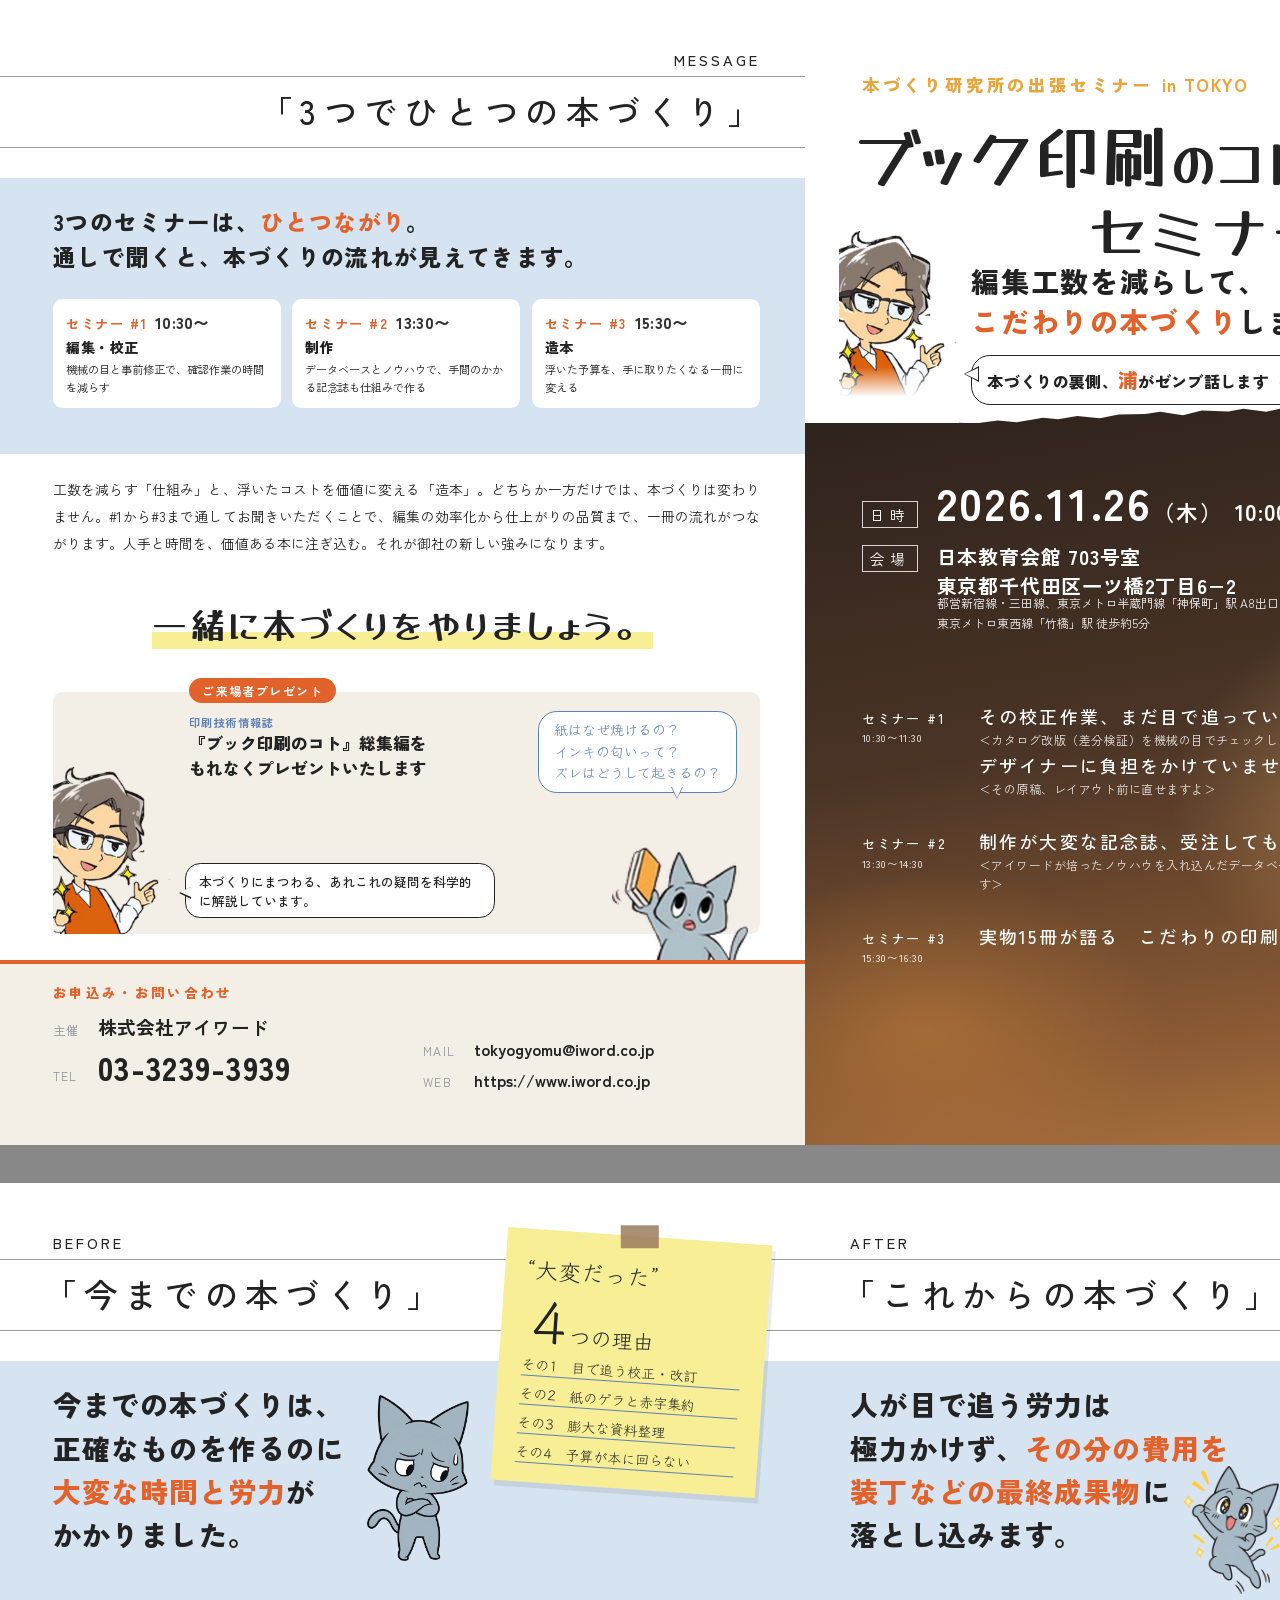
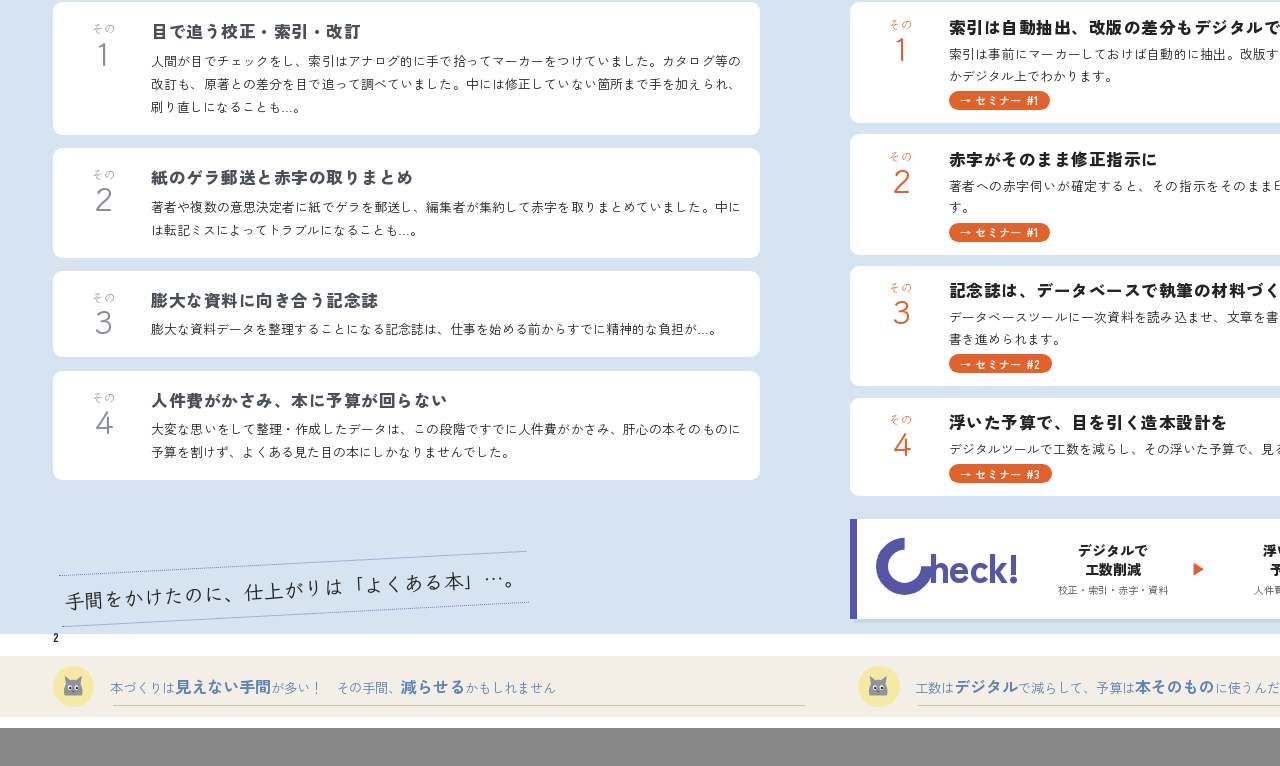
==== commit 64713b75: "赤字9回目を反映：表紙の浦を胸から上のイラストに差し替え、読点トル、日時ブロックのバランス調整（HTML・jsx） Co-Authored-By: Claude Opus 5.5 <noreply@a" ====
--- a/flyer/index.html
+++ b/flyer/index.html
@@ -100,31 +100,31 @@
 .cover .vol span{position:absolute;inset:0;display:flex;align-items:center;justify-content:center;font-weight:900;color:#fff;font-size:13pt;letter-spacing:.04em}
 .cover .sub{position:absolute;top:calc(var(--bleed) + 66mm);left:44mm;right:8mm;color:var(--ink);font-size:21pt;line-height:1.45;letter-spacing:.06em;font-weight:900;z-index:3}
 .cover .sub em{font-style:normal;color:var(--orange)}
-.cover .bubble{position:absolute;top:174mm;right:9mm;width:48mm;height:30mm;z-index:4}
+.cover .bubble{position:absolute;top:152mm;right:9mm;width:48mm;height:30mm;z-index:4}
 .cover svg.bubble path{stroke:var(--ink);stroke-width:.4px;fill:#fff}
 svg.bubble{transform:scaleX(-1)}
-.cover .nyao{position:absolute;top:204mm;right:12mm;width:26mm;z-index:3}
+.cover .nyao{position:absolute;top:182mm;right:12mm;width:26mm;z-index:3}
 .cover .bubble span{position:absolute;inset:0 0 5mm;display:flex;align-items:center;justify-content:center;text-align:center;font-family:"Klee One",cursive;color:var(--ink);font-size:10.5pt;line-height:1.7;letter-spacing:.12em}
-.cover .when{position:absolute;left:15mm;right:16mm;top:149mm;color:#fff;display:grid;grid-template-columns:auto 1fr;column-gap:5mm;row-gap:2mm;align-items:baseline}
+.cover .when{position:absolute;left:15mm;right:16mm;top:124mm;color:#fff;display:grid;grid-template-columns:auto 1fr;column-gap:5mm;row-gap:2mm;align-items:baseline}
 .cover .when dt{font-size:11pt;letter-spacing:.3em;border:.3mm solid rgba(255,255,255,.8);padding:.5mm 2mm}
 .cover .when dd{font-size:15pt;letter-spacing:.04em;line-height:1.45;font-weight:700}
 .cover .when .time{font-size:17pt;margin-left:3mm}
 .cover .when .date{font-size:34pt;font-weight:700;letter-spacing:.06em}
 .cover .when .date small{font-size:16pt}
-.cover .files{position:absolute;left:15mm;right:16mm;top:203mm;color:#fff;display:flex;flex-direction:column;gap:5mm;padding-top:5mm}
+.cover .files{position:absolute;left:15mm;right:16mm;top:181mm;color:#fff;display:flex;flex-direction:column;gap:7mm;padding-top:5mm}
 .cover .files li{list-style:none;display:grid;grid-template-columns:31mm 1fr;align-items:baseline}
 .cover .files .n{font-size:10pt;letter-spacing:.14em;font-weight:500}
 .cover .files .n small{display:block;font-size:8pt;opacity:.8;letter-spacing:.06em;margin-top:.6mm}
 .cover .files .t{font-size:13.5pt;letter-spacing:.12em;line-height:1.55;font-weight:500}
 .cover .files .t small{display:block;font-size:9pt;margin-bottom:.8mm;letter-spacing:.04em;opacity:.85;font-weight:400}
 .cover .files .t small::before{content:"＜"}.cover .files .t small::after{content:"＞"}
-.cover .ura{position:absolute;top:68mm;left:11mm;width:27mm;z-index:4}
+.cover .ura{position:absolute;top:61mm;left:9mm;width:31mm;z-index:4;-webkit-mask-image:linear-gradient(to bottom,#000 82%,transparent 100%);mask-image:linear-gradient(to bottom,#000 82%,transparent 100%)}
 .cover .ura-say{position:absolute;top:94mm;left:44mm;right:40mm;background:#fff;border:.4mm solid var(--ink);border-radius:5mm;padding:2.6mm 4mm;font-weight:900;font-size:12pt;letter-spacing:.02em;line-height:1.4;color:var(--ink);z-index:4;white-space:nowrap}
 .cover .ura-say::before{content:"";position:absolute;left:-4.2mm;top:2.6mm;border:2.2mm solid transparent;border-right:4mm solid var(--ink)}
 .cover .ura-say::after{content:"";position:absolute;left:-3.4mm;top:3mm;border:1.8mm solid transparent;border-right:3.5mm solid #fff}
 .cover .ura-say em{font-style:normal;color:var(--orange);font-size:15pt}
 .cover .ura-say small{font-size:10pt;color:var(--orange);margin-left:.5mm}
-.cover .access{position:absolute;top:182mm;left:35mm;right:58mm;color:#fff;font-size:9pt;line-height:1.6;opacity:.92}
+.cover .access{position:absolute;top:157mm;left:35mm;right:58mm;color:#fff;font-size:9pt;line-height:1.6;opacity:.92}
 .cover .contact{position:absolute;left:15mm;right:52mm;bottom:calc(var(--bleed) + 8mm);background:rgba(255,255,255,.94);color:var(--ink);border-radius:2mm;padding:3mm 4mm;display:grid;grid-template-columns:auto 1fr;column-gap:4mm;row-gap:.5mm;align-items:baseline}
 .cover .contact h4{grid-column:1/-1;font-size:8.5pt;letter-spacing:.2em;color:var(--orange);font-weight:900}
 .cover .contact dt{font-size:8.5pt;color:#555}
@@ -268,7 +268,7 @@
     <div class="stamp"><span>入場無料</span><span>予約不要</span><span>飛び入り歓迎</span></div>
 
 
-    <p class="sub">編集工数を減らして、<br><em>こだわりの本づくり</em>、しませんか？</p>
+    <p class="sub">編集工数を減らして、<br><em>こだわりの本づくり</em>しませんか？</p>
 
     <svg class="bubble" viewBox="0 0 46 28"><path d="M23 1.5C34 1.5 44 6 44 13s-9 11-19 11.5c-2 0-3.5 0-5-.3L17 27l.6-3.2C8 22.5 2 18.5 2 13 2 6 12 1.5 23 1.5z" fill="none" stroke="#fff" stroke-width=".45"/></svg>
     <div class="bubble"><span>なんだか、<br>ぜんぶ聞きたいニャ</span></div>
@@ -279,7 +279,7 @@
       <dt>会場</dt><dd>日本教育会館 703号室<br>東京都千代田区一ツ橋2丁目6−2</dd>
     </dl>
 
-    <img class="ura" src="assets/ura.png" alt="浦（キャラクター）">
+    <img class="ura" src="assets/man.png" alt="浦（キャラクター）">
     <p class="ura-say">本づくりの裏側、<em>浦</em>がゼンブ話します<small>（実例もあるヨ）</small></p>
     <p class="access">都営新宿線・三田線、東京メトロ半蔵門線「神保町」駅 A8出口 徒歩約3分<br>東京メトロ東西線「竹橋」駅 徒歩約5分</p>
 
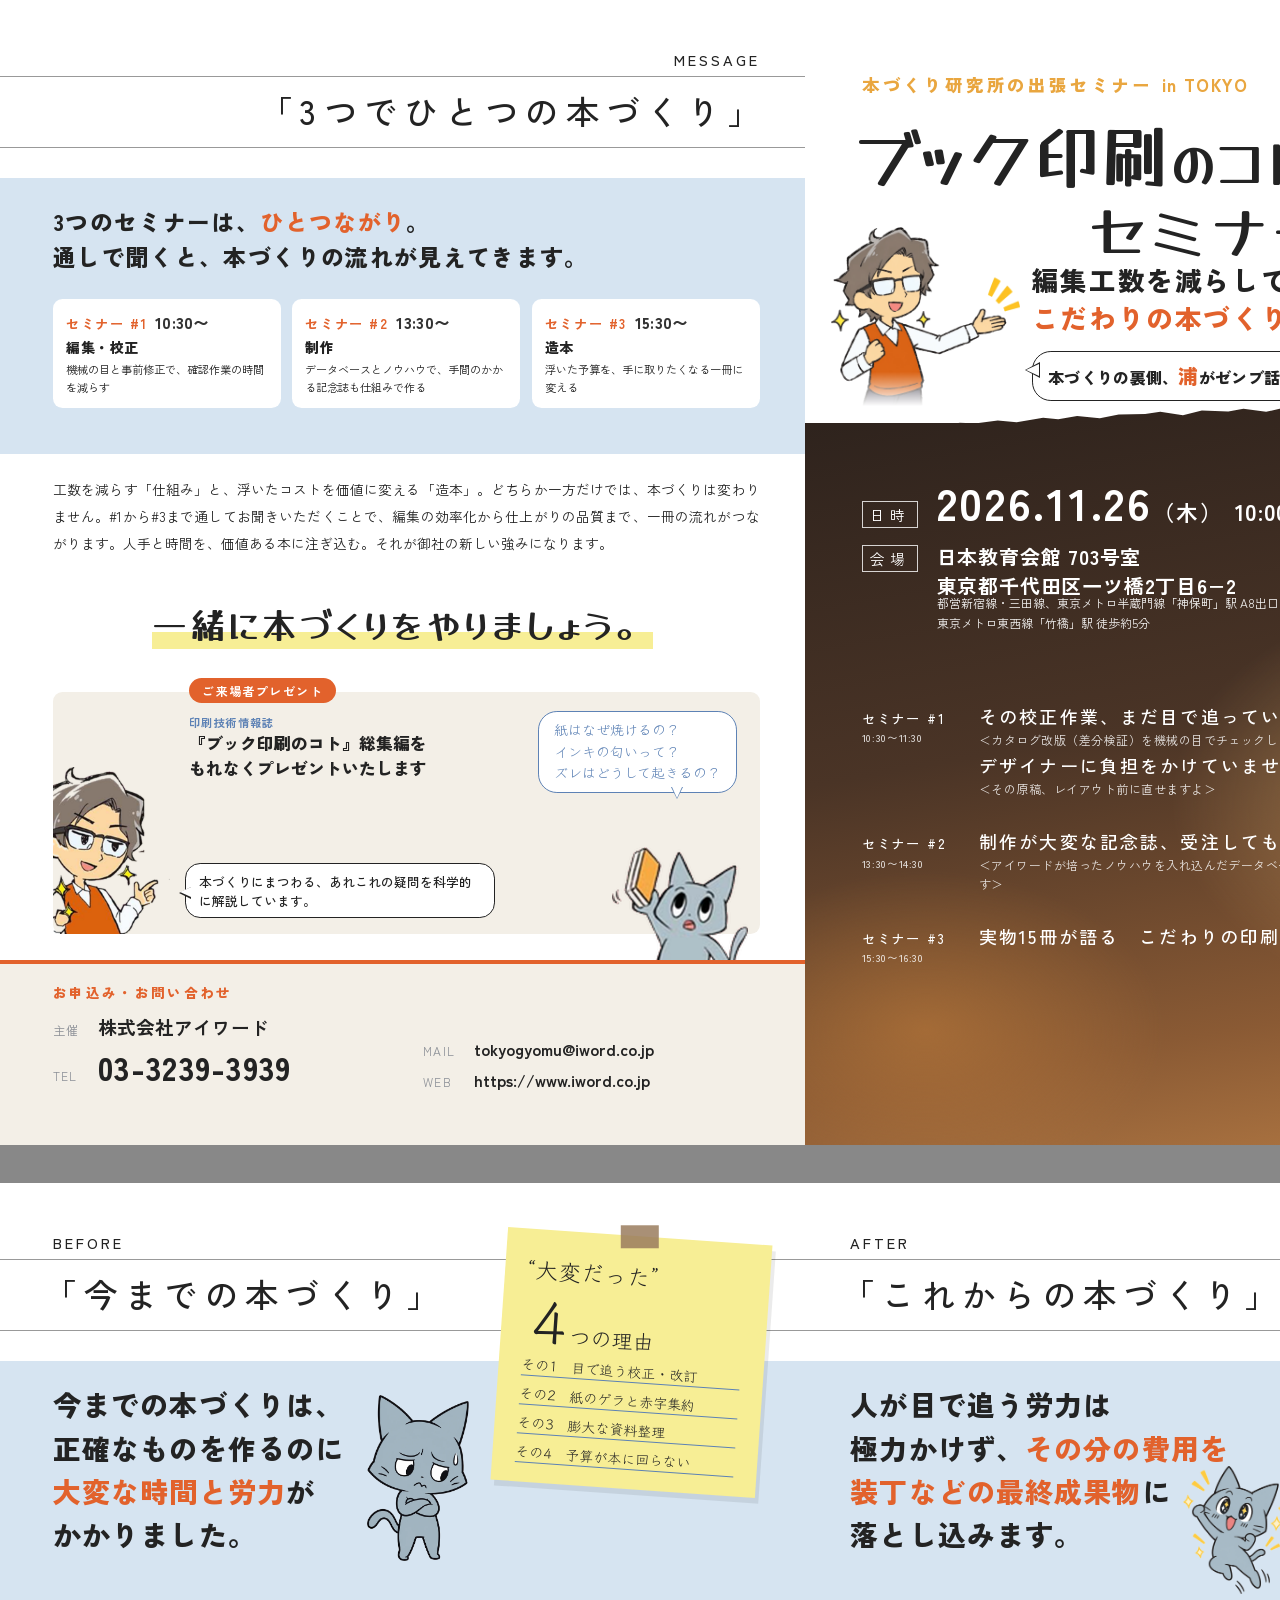
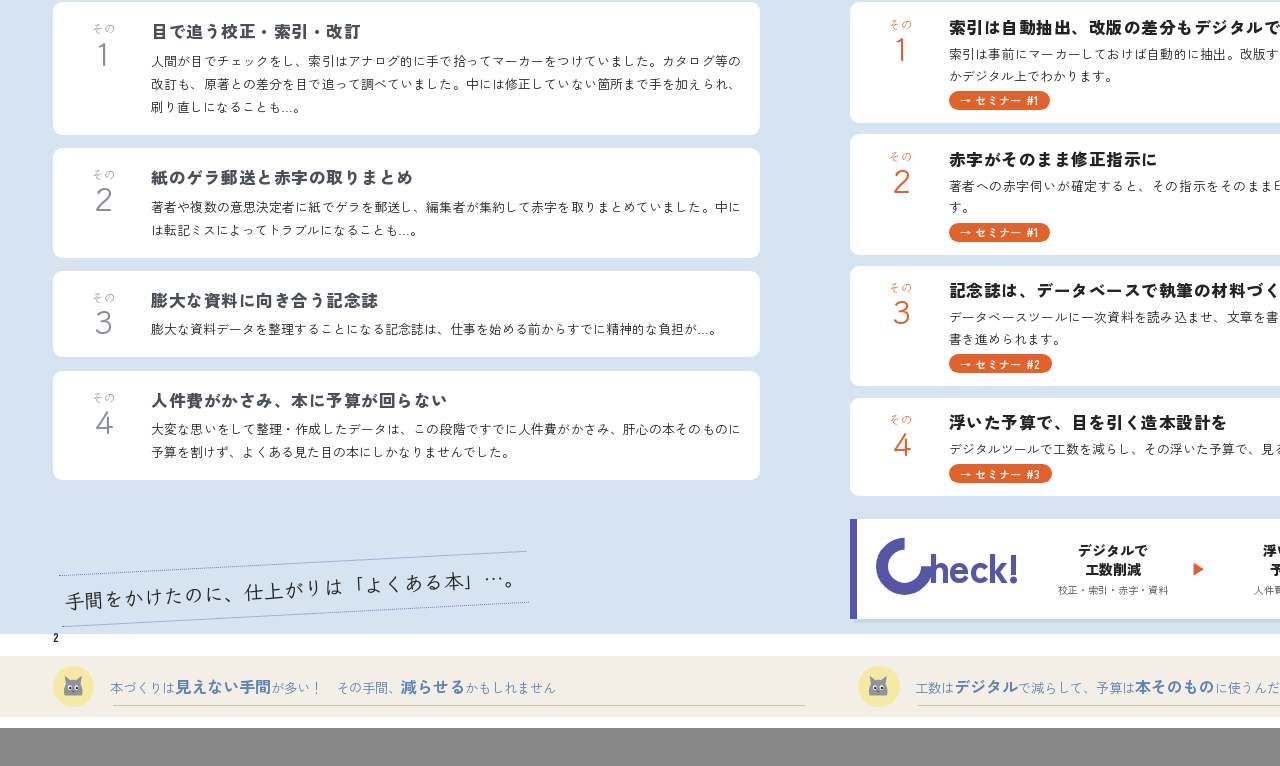
==== commit 633a05a1: "表紙のイラストを「メガネの熱血プレゼン男子」に差し替え、サブタイトル周りのバランス調整（HTML・jsx） Co-Authored-By: Claude Opus 5.5 <noreply@anthr" ====
--- a/flyer/index.html
+++ b/flyer/index.html
@@ -98,7 +98,7 @@
 .cover .lab{position:absolute;top:calc(var(--bleed) + 109mm);left:47mm;color:#fff;font-family:"Klee One",cursive;font-size:12pt;letter-spacing:.1em;border-bottom:.3mm dashed rgba(255,255,255,.7);padding-bottom:1mm;z-index:2}
 .cover .lab span{color:var(--mustard)}
 .cover .vol span{position:absolute;inset:0;display:flex;align-items:center;justify-content:center;font-weight:900;color:#fff;font-size:13pt;letter-spacing:.04em}
-.cover .sub{position:absolute;top:calc(var(--bleed) + 66mm);left:44mm;right:8mm;color:var(--ink);font-size:21pt;line-height:1.45;letter-spacing:.06em;font-weight:900;z-index:3}
+.cover .sub{position:absolute;top:calc(var(--bleed) + 66mm);left:60mm;right:6mm;color:var(--ink);font-size:20pt;line-height:1.45;letter-spacing:.06em;font-weight:900;z-index:3}
 .cover .sub em{font-style:normal;color:var(--orange)}
 .cover .bubble{position:absolute;top:152mm;right:9mm;width:48mm;height:30mm;z-index:4}
 .cover svg.bubble path{stroke:var(--ink);stroke-width:.4px;fill:#fff}
@@ -118,8 +118,8 @@
 .cover .files .t{font-size:13.5pt;letter-spacing:.12em;line-height:1.55;font-weight:500}
 .cover .files .t small{display:block;font-size:9pt;margin-bottom:.8mm;letter-spacing:.04em;opacity:.85;font-weight:400}
 .cover .files .t small::before{content:"＜"}.cover .files .t small::after{content:"＞"}
-.cover .ura{position:absolute;top:61mm;left:9mm;width:31mm;z-index:4;-webkit-mask-image:linear-gradient(to bottom,#000 82%,transparent 100%);mask-image:linear-gradient(to bottom,#000 82%,transparent 100%)}
-.cover .ura-say{position:absolute;top:94mm;left:44mm;right:40mm;background:#fff;border:.4mm solid var(--ink);border-radius:5mm;padding:2.6mm 4mm;font-weight:900;font-size:12pt;letter-spacing:.02em;line-height:1.4;color:var(--ink);z-index:4;white-space:nowrap}
+.cover .ura{position:absolute;top:60mm;left:7mm;width:50mm;z-index:4;-webkit-mask-image:linear-gradient(to bottom,#000 80%,transparent 99%);mask-image:linear-gradient(to bottom,#000 80%,transparent 99%)}
+.cover .ura-say{position:absolute;top:93mm;left:60mm;background:#fff;border:.4mm solid var(--ink);border-radius:5mm;padding:2.6mm 4mm;font-weight:900;font-size:12pt;letter-spacing:.02em;line-height:1.4;color:var(--ink);z-index:4;white-space:nowrap}
 .cover .ura-say::before{content:"";position:absolute;left:-4.2mm;top:2.6mm;border:2.2mm solid transparent;border-right:4mm solid var(--ink)}
 .cover .ura-say::after{content:"";position:absolute;left:-3.4mm;top:3mm;border:1.8mm solid transparent;border-right:3.5mm solid #fff}
 .cover .ura-say em{font-style:normal;color:var(--orange);font-size:15pt}
@@ -279,7 +279,7 @@
       <dt>会場</dt><dd>日本教育会館 703号室<br>東京都千代田区一ツ橋2丁目6−2</dd>
     </dl>
 
-    <img class="ura" src="assets/man.png" alt="浦（キャラクター）">
+    <img class="ura" src="assets/presen.png" alt="メガネの熱血プレゼン男子（浦）">
     <p class="ura-say">本づくりの裏側、<em>浦</em>がゼンブ話します<small>（実例もあるヨ）</small></p>
     <p class="access">都営新宿線・三田線、東京メトロ半蔵門線「神保町」駅 A8出口 徒歩約3分<br>東京メトロ東西線「竹橋」駅 徒歩約5分</p>
 
